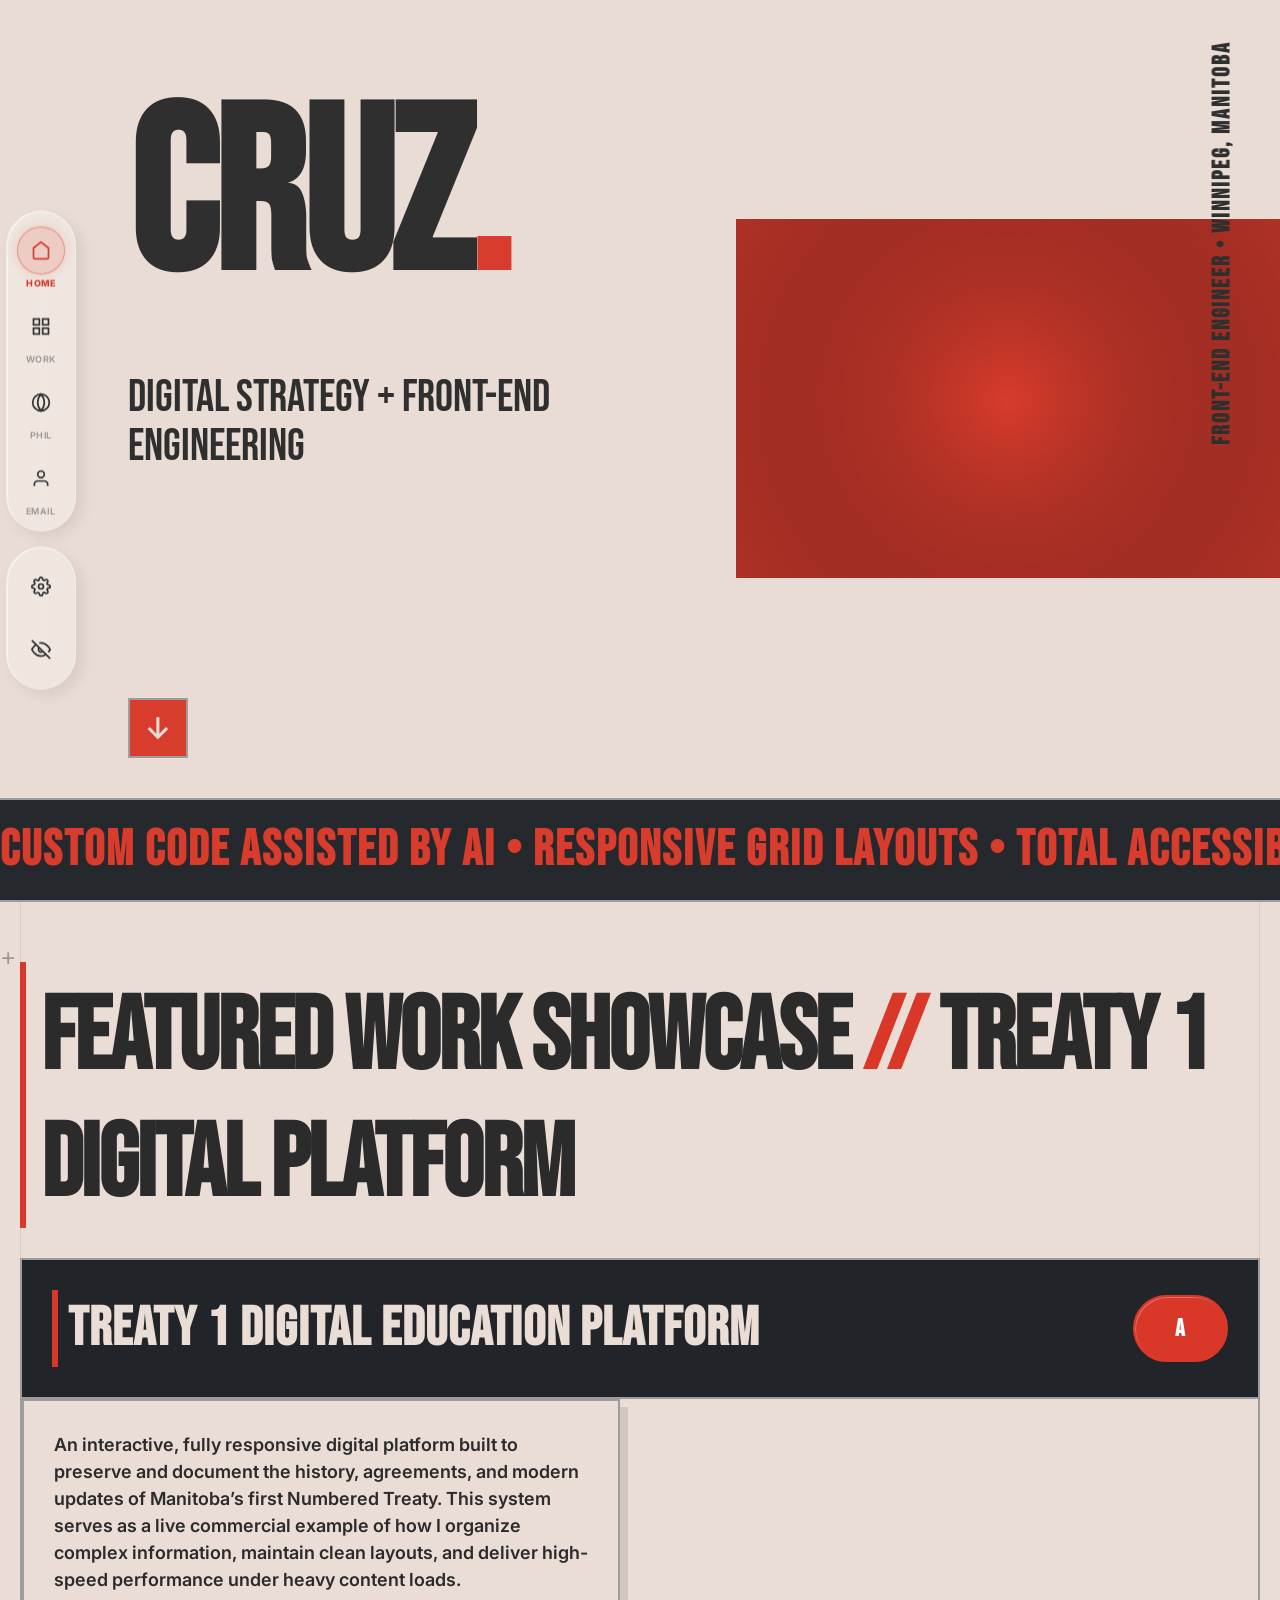
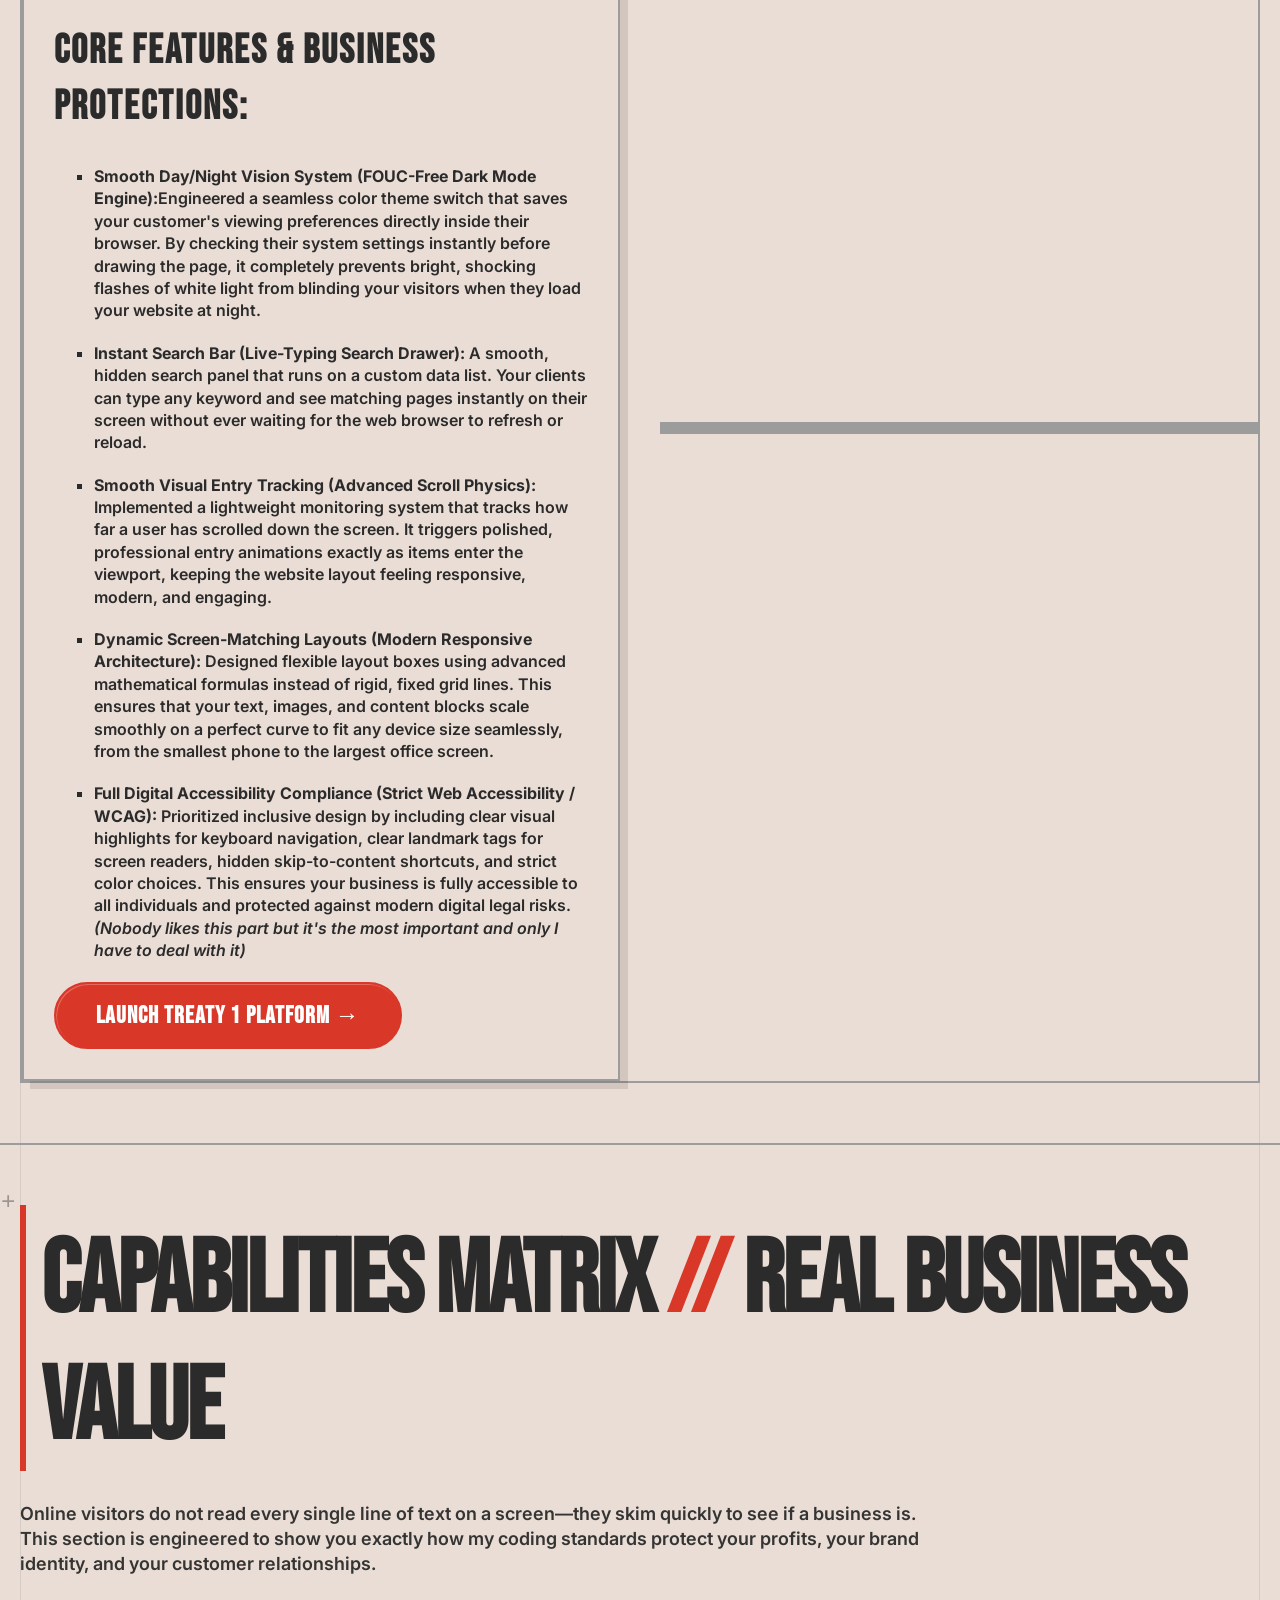
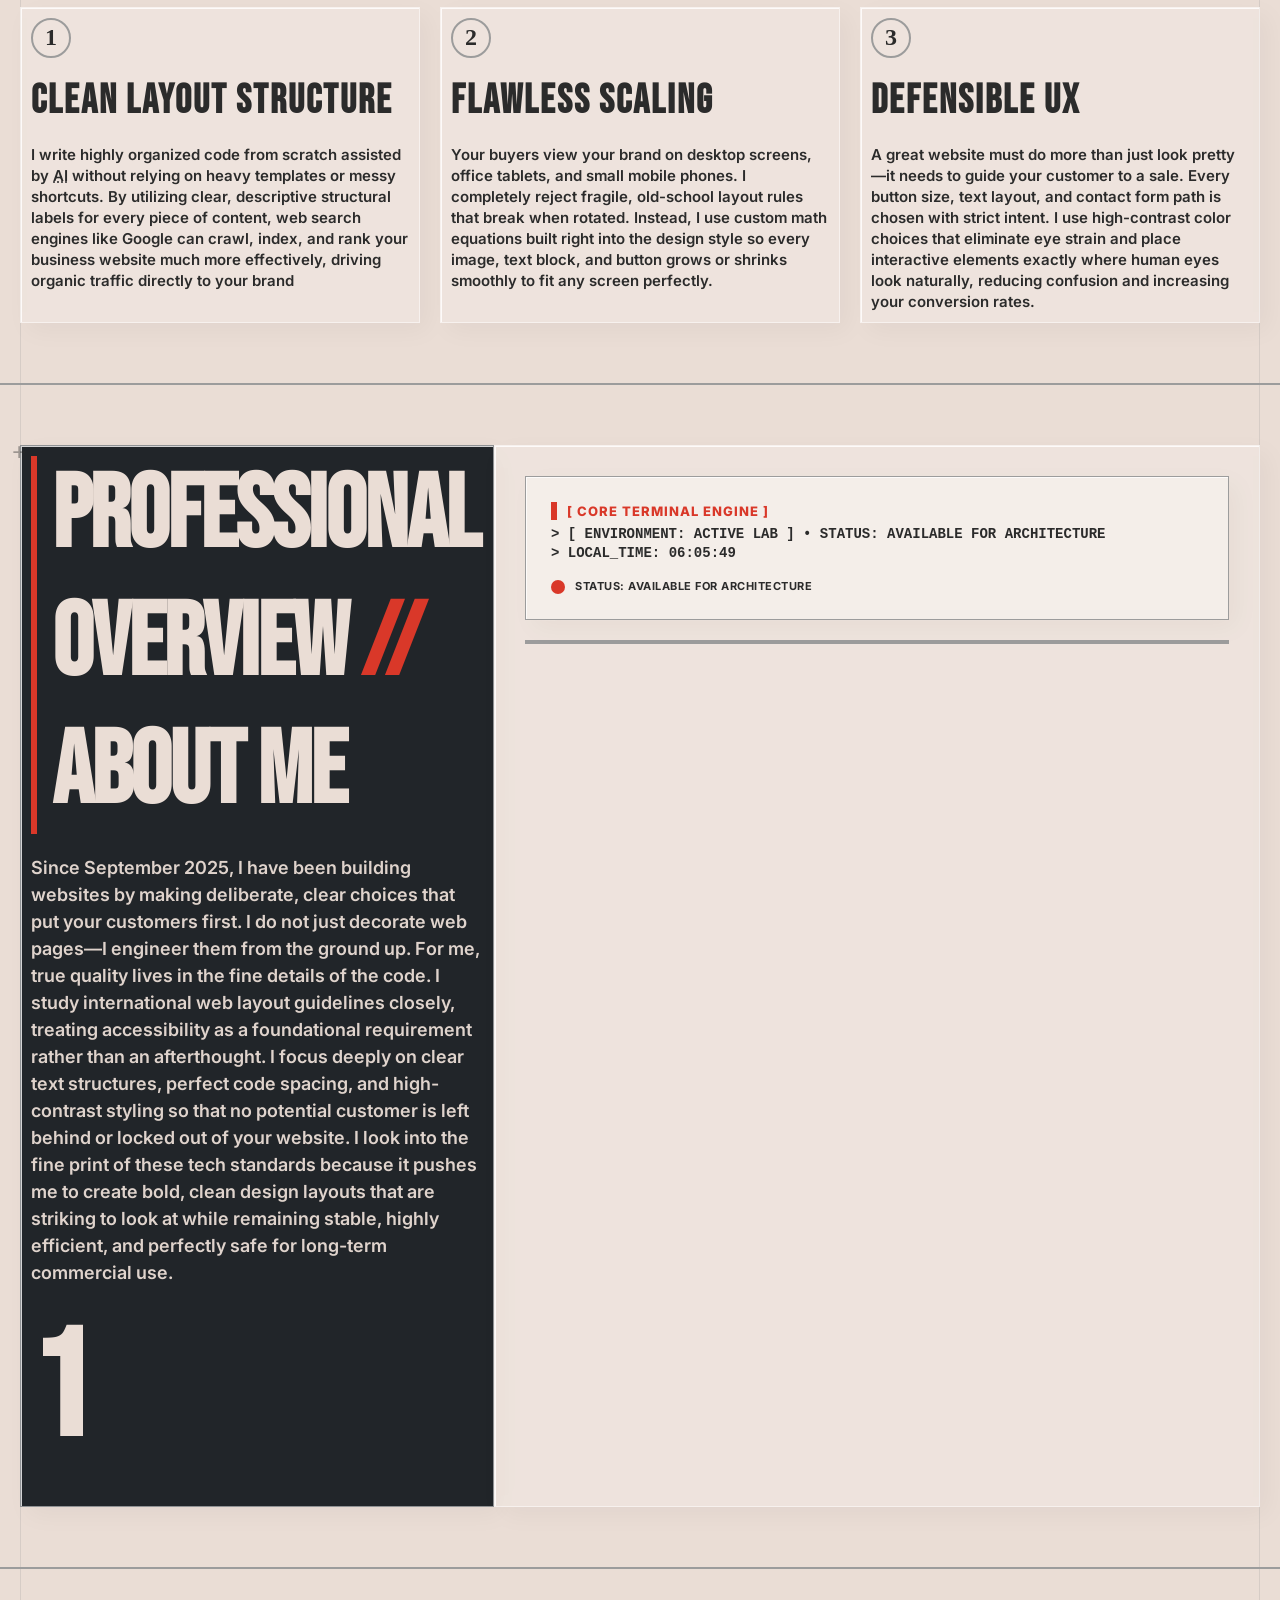
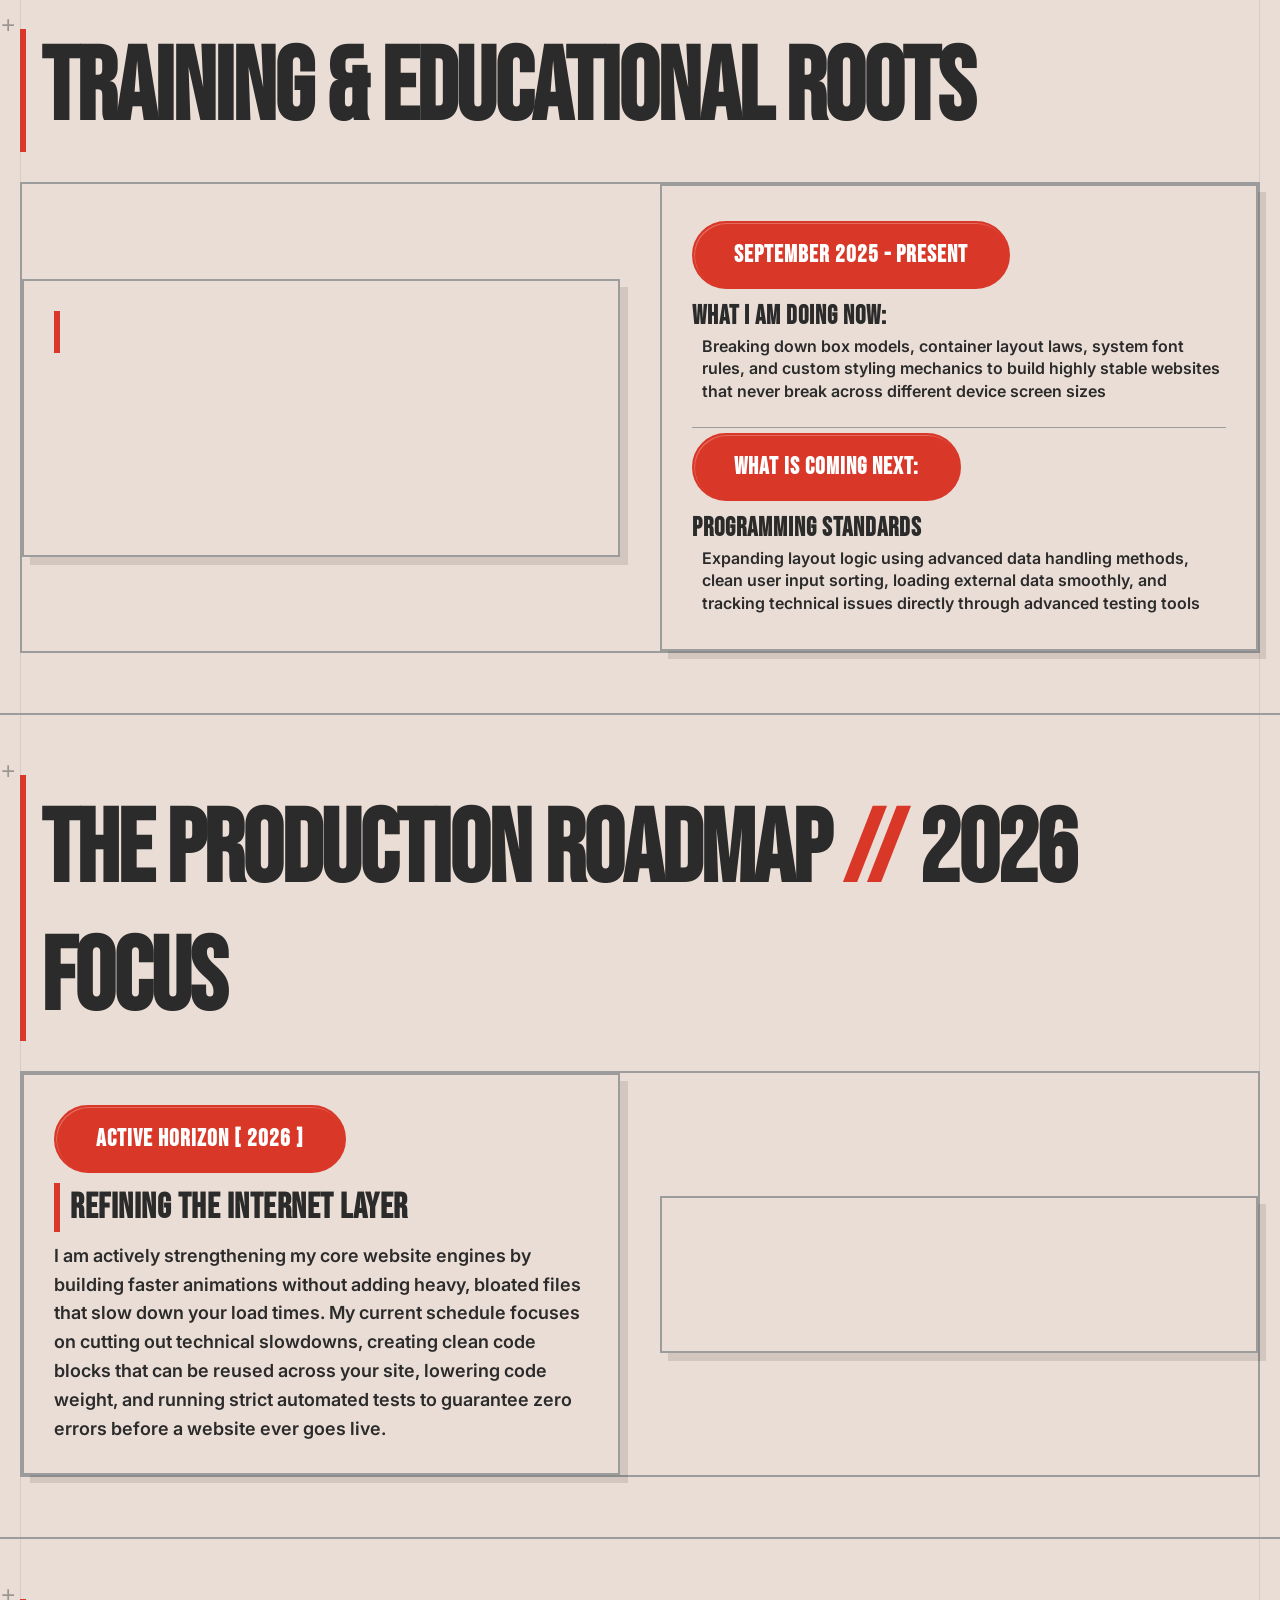
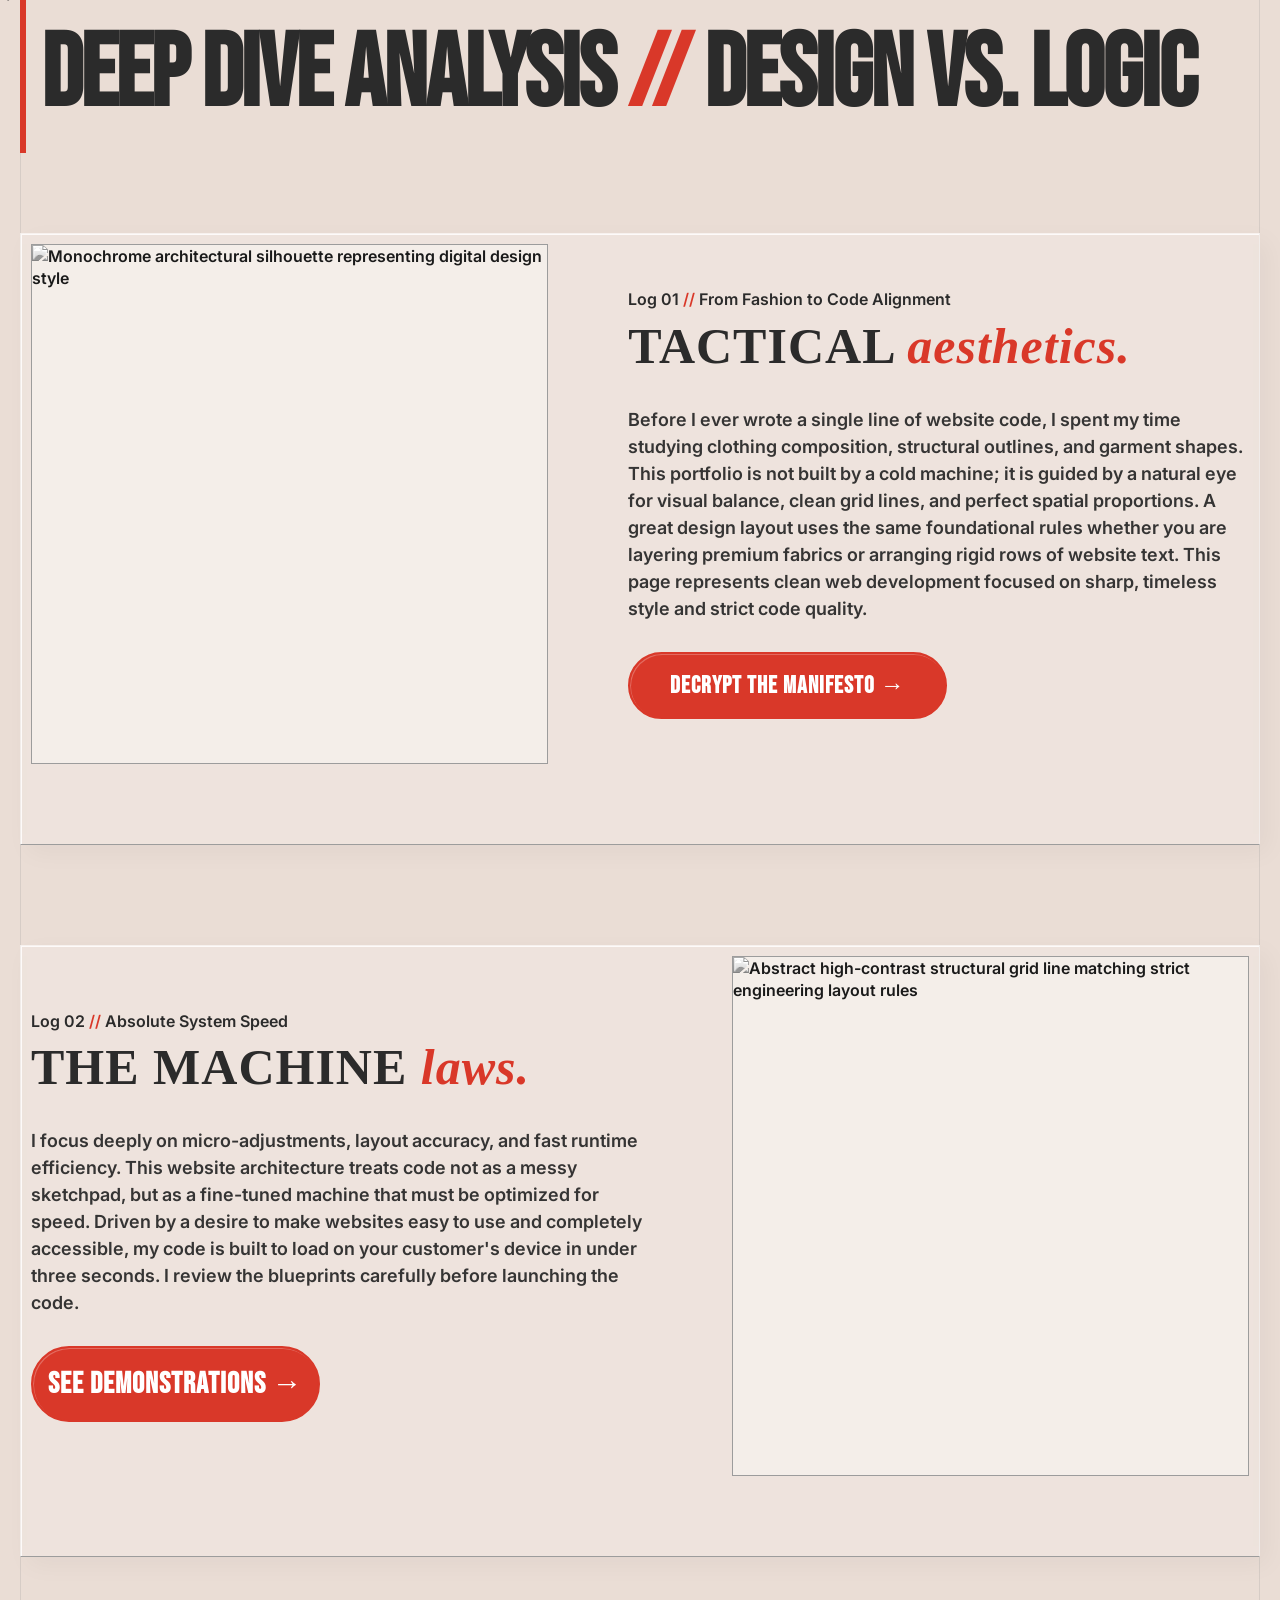
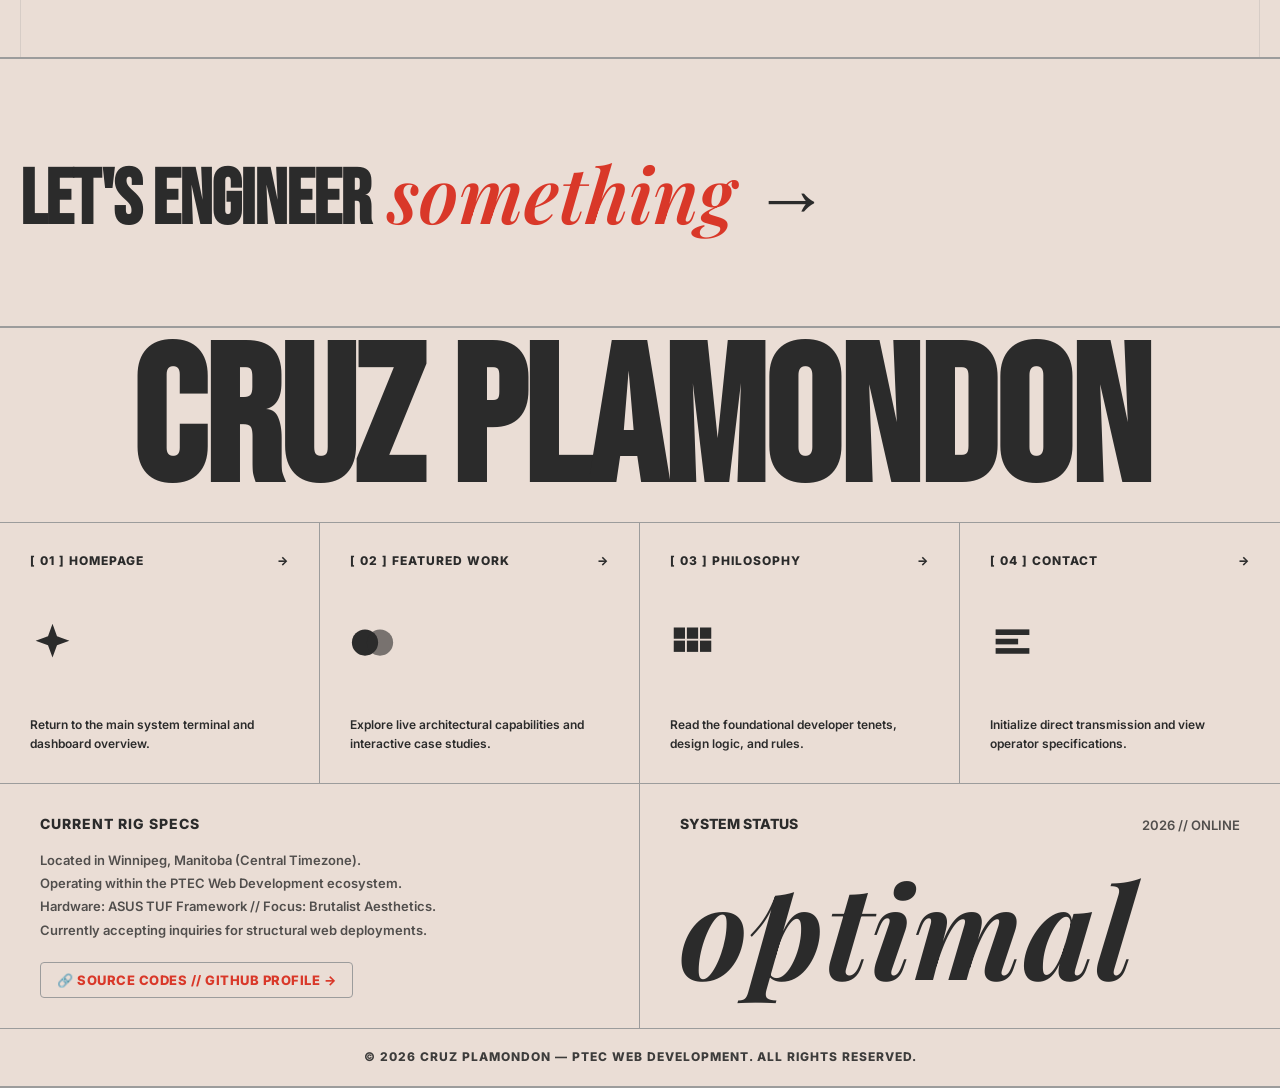
==== index.html @ a13745da "opening" ====
<!doctype html>
<html lang="en">
  <head>
    <meta charset="UTF-8" />
    <meta name="viewport" content="width=device-width, initial-scale=1.0" />
    <title>Cruz Plamondon | Portfolio</title>

    <link rel="preconnect" href="https://fonts.googleapis.com" />
    <link rel="preconnect" href="https://fonts.gstatic.com" crossorigin />
    <link
      href="https://fonts.googleapis.com/css2?family=Bebas+Neue&family=Inter:wght@400;600;800&family=Playfair+Display:ital@1&display=swap"
      rel="stylesheet" />

    <link rel="stylesheet" href="stylesheets/main.css" />

    <style>
      /* =====================================================================
         GRADE 9 EXPLANATION: INDEX.HTML INTERNAL STYLES & HIERARCHY
         We put these here so they only affect the homepage. 
         We've massively increased the H1, created huge contrast between 
         H2, H3, and H4, and made the text boxes solid so the text is 100% readable!
      ===================================================================== */

      /* 1. MASSIVE HERO H1 OVERRIDE */
      .hero-title-index {
        /* Pushed from 25rem to 30rem max. It is now absolutely massive. */
        font-size: clamp(15rem, 18vw, 30rem) !important;
        line-height: 0.8;
        letter-spacing: -4px;
      }

      /* 2. EXTREME HEADING CONTRAST HIERARCHY */
      .section-title {
        font-size: clamp(6rem, 8vw, 11rem) !important; /* Huge H2 */
        letter-spacing: -2px;
      }

      .card-header h3 {
        font-size: clamp(3rem, 4.5vw, 5.5rem) !important; /* Medium H3 */
        margin: 0;
      }

      /* 3. FIX: TRANSPARENT BOXES BLEEDING TEXT */
      /* Forces the text boxes in the featured work section to have a solid background */
      .grid-split .padding-box {
        background-color: var(
          --bg-primary
        ) !important; /* Solid opaque background */
        border: var(--border-thick) !important;
        box-shadow: 8px 8px 0px rgba(0, 0, 0, 0.1) !important; /* Adds depth so it pops off the background */
        z-index: 5;
        position: relative;
      }
      html.dark-mode .grid-split .padding-box {
        background-color: var(
          --bg-inverse
        ) !important; /* Solid dark background */
        box-shadow: 8px 8px 0px rgba(0, 0, 0, 0.5) !important;
      }

      /* 4. FEATURED SHOWCASE STACK ARCHITECTURE */
      /* Handles the vertical compression, custom scanlines, and unblurred brutalist depth. */
      .project-image-stack {
        display: flex;
        flex-direction: column;
        width: 100%;
        justify-self: space-between;
      }

      .project-image-frame {
        width: 100%;
        max-width: 100%;
        height: auto;
        min-height: auto;
        background-color: var(--bg-inverse);
        display: block;
        position: relative;
        overflow: hidden;
        border: var(--border-thick);
        transition:
          transform var(--speed-fast) var(--curve-brutal),
          box-shadow var(--speed-fast) var(--curve-brutal);
      }

      /* Structural CRT Scanline Overlay applied to each stacked viewport element */
      .project-image-frame::after {
        content: "";
        position: absolute;
        top: 0;
        left: 0;
        width: 100%;
        height: 100%;
        background: linear-gradient(
          to bottom,
          rgba(255, 255, 255, 0),
          rgba(255, 255, 255, 0) 50%,
          rgba(0, 0, 0, 0.12) 50%,
          rgba(0, 0, 0, 0.12)
        );
        background-size: 100% 4px;
        pointer-events: none;
        z-index: 2;
      }

      .project-img {
        width: 100%;
        height: auto;
        max-width: 100%;
        display: block;
        object-fit: cover;
        filter: grayscale(100%) contrast(125%);
        position: relative;
        z-index: 1;
      }

      /* TACTICAL HOVER DELAY PURGE */
      .project-image-frame:hover {
        transition: linear 0.3s;
        transform: translate3d(-6px, -6px, 0) !important;
        box-shadow: 6px 6px 0px 0px var(--accent-color) !important;
        transition-delay: 0s !important; /* Intercepts the scroll animation delay leak */
      }

      /* 5. MISSING TYPOGRAPHY HOOKS (previously unstyled) */
      .status-label {
        font-family: "Inter", sans-serif;
        font-size: 1.1rem;
        font-weight: 700;
        letter-spacing: 0.5px;
        text-transform: uppercase;
        margin: 0;
      }

      .project-intro {
        font-size: 1.8rem;
        line-height: 1.5;
        opacity: 0.95;
      }

      .academy-title {
        font-family: "Bebas Neue", serif;
        font-size: 3rem;
        letter-spacing: 0.5px;
        margin-bottom: 1rem;
      }

      .roadmap-heading {
        font-family: "Bebas Neue", serif;
        font-size: 3.5rem;
        letter-spacing: 0.5px;
        margin: 1rem 0;
      }

      .roadmap-text {
        font-size: 1.8rem;
        line-height: 1.6;
        opacity: 0.9;
      }

      .roadmap-quote {
        font-family: "Playfair Display", Georgia, serif;
        font-style: italic;
        font-size: 2.2rem;
        line-height: 1.4;
        margin: 0;
      }
    </style>

    <script>
      if (localStorage.getItem("system-theme") === "dark") {
        document.documentElement.classList.add("dark-mode");
      }
    </script>
  </head>

  <body>
    <a href="#main-content" class="skip-link">Skip to Content</a>

    <div id="intro-screen" class="intro-screen" aria-hidden="true">
      <div class="intro-code-wrapper">
        <div class="intro-code-rain">
          <span>
            > const DOM = new SystemRenderer();<span class="line-break"></span>
            > sys.init({ strict: true, sync: false });<span
              class="line-break"></span>
            > memory.heap.allocate(1024);<span class="line-break"></span> >
            function bypassLatency() { return true; }<span
              class="line-break"></span>
            > observer.watch(matrix);<span class="line-break"></span> >
            load.execute();<span class="line-break"></span> > status: VRAM
            OPTIMIZED.<span class="line-break"></span>
          </span>
          <span>
            > const DOM = new SystemRenderer();<span class="line-break"></span>
            > sys.init({ strict: true, sync: false });<span
              class="line-break"></span>
            > memory.heap.allocate(1024);<span class="line-break"></span> >
            function bypassLatency() { return true; }<span
              class="line-break"></span>
            > observer.watch(matrix);<span class="line-break"></span> >
            load.execute();<span class="line-break"></span> > status: VRAM
            OPTIMIZED.<span class="line-break"></span>
          </span>
        </div>
      </div>

      <div class="intro-logo">CRUZ<span class="accent-dot">.</span></div>
    </div>

    <div id="progress-bar"></div>

    <!-- START: DUAL-CLUSTER GLASS PILL NAVIGATION -->
    <nav class="nav-glass-pill" id="main-nav-pill" aria-label="Main Navigation">
      <div class="nav-pill-list" id="nav-pill-list">
        <div class="nav-lens" id="nav-lens" aria-hidden="true"></div>

        <!-- PRIMARY NAVIGATION CLUSTER -->
        <ul class="nav-cluster primary-cluster">
          <li class="nav-item is-active">
            <a href="index.html" class="nav-icon" aria-label="Homepage">
              <svg
                viewBox="0 0 24 24"
                fill="none"
                stroke="currentColor"
                stroke-width="2">
                <path d="M3 9l9-7 9 7v11a2 2 0 0 1-2 2H5a2 2 0 0 1-2-2z"></path>
              </svg>
            </a>
            <span class="nav-label">HOME</span>
          </li>

          <li class="nav-item">
            <a href="work.html" class="nav-icon" aria-label="Featured Work">
              <svg
                viewBox="0 0 24 24"
                fill="none"
                stroke="currentColor"
                stroke-width="2">
                <rect x="3" y="3" width="7" height="7"></rect>
                <rect x="14" y="3" width="7" height="7"></rect>
                <rect x="14" y="14" width="7" height="7"></rect>
                <rect x="3" y="14" width="7" height="7"></rect>
              </svg>
            </a>
            <span class="nav-label">WORK</span>
            <div class="glass-flyout edge-align-left">
              <span class="flyout-title">FEATURED WORK</span>
              <a href="index.html#featured-work">Treaty 1 Architecture</a>
              <a href="index.html#about">Capabilities Matrix</a>
              <a href="work.html">Interactive Laboratory</a>
            </div>
          </li>

          <li class="nav-item">
            <a
              href="philosophy.html"
              class="nav-icon"
              aria-label="Developer Philosophy">
              <svg
                viewBox="0 0 24 24"
                fill="none"
                stroke="currentColor"
                stroke-width="2">
                <circle cx="12" cy="12" r="10"></circle>
                <path
                  d="M12 2a15.3 15.3 0 0 1 4 10 15.3 15.3 0 0 1-4 10 15.3 15.3 0 0 1-4-10 15.3 15.3 0 0 1 4-10z"></path>
              </svg>
            </a>
            <span class="nav-label">PHIL</span>
            <div class="glass-flyout">
              <span class="flyout-title">PHILOSOPHY</span>
              <a href="philosophy.html#tenets">The War on Load</a>
              <a href="philosophy.html#tenets">First Eye Psychology</a>
              <a href="philosophy.html#tenets">Chameleon Aesthetic</a>
            </div>
          </li>

          <li class="nav-item">
            <a
              href="contact.html"
              class="nav-icon"
              aria-label="Contact Operator">
              <svg
                viewBox="0 0 24 24"
                fill="none"
                stroke="currentColor"
                stroke-width="2">
                <path d="M20 21v-2a4 4 0 0 0-4-4H8a4 4 0 0 0-4 4v2"></path>
                <circle cx="12" cy="7" r="4"></circle>
              </svg>
            </a>
            <span class="nav-label">EMAIL</span>
            <div class="glass-flyout">
              <span class="flyout-title">EMAIL & CONTACT</span>
              <a href="contact.html">Direct message</a>
              <a href="contact.html#personal-specs">Operator profile</a>
              <a href="https://github.com/cruz-in" target="_blank"
                >GitHub Repository</a
              >
            </div>
          </li>
        </ul>

        <!-- SYSTEM CONTROLS CLUSTER -->
        <ul class="nav-cluster system-cluster">
          <li class="nav-item">
            <button class="nav-icon" aria-label="System Settings">
              <svg
                viewBox="0 0 24 24"
                fill="none"
                stroke="currentColor"
                stroke-width="2">
                <circle cx="12" cy="12" r="3"></circle>
                <path
                  d="M19.4 15a1.65 1.65 0 0 0 .33 1.82l.06.06a2 2 0 0 1 0 2.83 2 2 0 0 1-2.83 0l-.06-.06a1.65 1.65 0 0 0-1.82-.33 1.65 1.65 0 0 0-1 1.51V21a2 2 0 0 1-2 2 2 2 0 0 1-2-2v-.09A1.65 1.65 0 0 0 9 19.4a1.65 1.65 0 0 0-1.82.33l-.06.06a2 2 0 0 1-2.83 0 2 2 0 0 1 0-2.83l.06-.06a1.65 1.65 0 0 0 .33-1.82 1.65 1.65 0 0 0-1.51-1H3a2 2 0 0 1-2-2 2 2 0 0 1 2-2h.09A1.65 1.65 0 0 0 4.6 9a1.65 1.65 0 0 0-.33-1.82l-.06-.06a2 2 0 0 1 0-2.83 2 2 0 0 1 2.83 0l.06.06a1.65 1.65 0 0 0 1.82.33H9a1.65 1.65 0 0 0 1-1.51V3a2 2 0 0 1 2-2 2 2 0 0 1 2 2v.09a1.65 1.65 0 0 0 1 1.51 1.65 1.65 0 0 0 1.82-.33l.06-.06a2 2 0 0 1 2.83 0 2 2 0 0 1 0 2.83l-.06.06a1.65 1.65 0 0 0-.33 1.82V9a1.65 1.65 0 0 0 1.51 1H21a2 2 0 0 1 2 2 2 2 0 0 1-2 2h-.09a1.65 1.65 0 0 0-1.51 1z"></path>
              </svg>
            </button>
            <div class="glass-flyout edge-align-right">
              <span class="flyout-title">SYSTEM SETTINGS</span>

              <button
                class="composite-search-btn interactive-button-action"
                aria-label="Open Search">
                <div class="search-glass-puck">
                  <svg
                    viewBox="0 0 24 24"
                    fill="none"
                    stroke="currentColor"
                    stroke-width="2.5">
                    <circle cx="11" cy="11" r="8"></circle>
                    <line x1="21" y1="21" x2="16.65" y2="16.65"></line>
                  </svg>
                </div>
                <div class="search-solid-pill">SEARCH PLATFORM</div>
              </button>

              <div class="glass-toggle-wrapper margin-top-1">
                <input
                  type="checkbox"
                  id="theme-switch"
                  class="theme-switch-input"
                  aria-label="Toggle Dark Mode" />
                <label for="theme-switch" class="glass-toggle-label">
                  <span class="glass-toggle-knob">
                    <svg
                      class="toggle-sun"
                      viewBox="0 0 24 24"
                      fill="none"
                      stroke="currentColor"
                      stroke-width="2">
                      <circle cx="12" cy="12" r="5"></circle>
                      <line x1="12" y1="1" x2="12" y2="3"></line>
                      <line x1="12" y1="21" x2="12" y2="23"></line>
                      <line x1="4.22" y1="4.22" x2="5.64" y2="5.64"></line>
                      <line x1="18.36" y1="18.36" x2="19.78" y2="19.78"></line>
                      <line x1="1" y1="12" x2="3" y2="12"></line>
                      <line x1="21" y1="12" x2="23" y2="12"></line>
                      <line x1="4.22" y1="19.78" x2="5.64" y2="18.36"></line>
                      <line x1="18.36" y1="5.64" x2="19.78" y2="4.22"></line>
                    </svg>
                    <svg
                      class="toggle-moon"
                      viewBox="0 0 24 24"
                      fill="none"
                      stroke="currentColor"
                      stroke-width="2">
                      <path
                        d="M21 12.79A9 9 0 1 1 11.21 3 7 7 0 0 0 21 12.79z"></path>
                    </svg>
                  </span>
                </label>
                <span class="toggle-label-text">DARK MODE</span>
              </div>

              <div class="glass-toggle-wrapper margin-top-1">
                <input
                  type="checkbox"
                  id="audio-switch"
                  class="audio-switch-input theme-switch-input"
                  aria-label="Toggle System Audio Mute" />
                <label for="audio-switch" class="glass-toggle-label">
                  <span class="glass-toggle-knob">
                    <svg
                      class="toggle-audio-on"
                      viewBox="0 0 24 24"
                      fill="none"
                      stroke="currentColor"
                      stroke-width="2">
                      <polygon
                        points="11 5 6 9 2 9 2 15 6 15 11 19 11 5"></polygon>
                      <path
                        d="M19.07 4.93a10 10 0 0 1 0 14.14M15.54 8.46a5 5 0 0 1 0 7.07"></path>
                    </svg>
                    <svg
                      class="toggle-audio-off"
                      viewBox="0 0 24 24"
                      fill="none"
                      stroke="currentColor"
                      stroke-width="2">
                      <polygon
                        points="11 5 6 9 2 9 2 15 6 15 11 19 11 5"></polygon>
                      <line x1="23" y1="9" x2="17" y2="15"></line>
                      <line x1="17" y1="9" x2="23" y2="15"></line>
                    </svg>
                  </span>
                </label>
                <span class="toggle-label-text">MUTE AUDIO</span>
              </div>
            </div>
          </li>

          <li class="nav-item">
            <button
              id="stealth-toggle-btn"
              class="nav-icon"
              aria-label="Hide UI">
              <svg
                class="icon-eye-off"
                viewBox="0 0 24 24"
                fill="none"
                stroke="currentColor"
                stroke-width="2">
                <path
                  d="M17.94 17.94A10.07 10.07 0 0 1 12 20c-7 0-11-8-11-8a18.45 18.45 0 0 1 5.06-5.94M9.9 4.24A9.12 9.12 0 0 1 12 4c7 0 11 8 11 8a18.5 18.5 0 0 1-2.16 3.19m-6.72-1.07a3 3 0 1 1-4.24-4.24"></path>
                <line x1="1" y1="1" x2="23" y2="23"></line>
              </svg>
              <svg
                class="icon-eye"
                viewBox="0 0 24 24"
                fill="none"
                stroke="currentColor"
                stroke-width="2"
                style="display: none">
                <path d="M1 12s4-8 11-8 11 8 11 8-4 8-11 8-11-8-11-8z"></path>
                <circle cx="12" cy="12" r="3"></circle>
              </svg>
            </button>
          </li>
        </ul>
      </div>
    </nav>

    <div class="drawer-overlay" aria-hidden="true"></div>
    <section class="drawer-panel" aria-hidden="true">
      <div class="drawer-header">
        <form class="drawer-form">
          <label for="drawer-search-input" class="sr-only">Search</label>
          <input
            type="text"
            id="drawer-search-input"
            placeholder="SEARCH PORTFOLIO..."
            autocomplete="off"
            disabled />
        </form>
      </div>
      <section class="drawer-content">
        <h4>QUICK LINKS</h4>
        <ul class="drawer-results"></ul>
      </section>
    </section>

    <main id="main-content">
      <section class="hero-section border-bottom">
        <div class="hero-left">
          <section>
            <h1 class="hero-display margin-zero hero-title-index">
              cruz<span class="accent-dot">.</span>
            </h1>
            <p class="hero-subtitle">
              DIGITAL STRATEGY + FRONT-END ENGINEERING
            </p>
          </section>
          <div class="scroll-wrapper">
            <a
              href="#featured-work"
              class="btn-scroll"
              aria-label="Scroll down to Featured Work section"
              >&darr;</a
            >
          </div>
        </div>

        <div class="hero-right">
          <canvas id="fluid-hero" class="color-block-accent"></canvas>
          <img
            src="images/landing-image.png"
            alt="Cruz Plamondon Portrait"
            class="hero-image"
            onerror="this.style.display = 'none'" />
          <div class="text-vertical-badge">
            FRONT-END ENGINEER &bull; WINNIPEG, MANITOBA
          </div>
        </div>
      </section>

      <section
        class="marquee-container border-bottom card-dark"
        aria-hidden="true">
        <div class="marquee-content">
          <span
            >CUSTOM CODE ASSISTED BY AI &bull; RESPONSIVE GRID LAYOUTS &bull;
            TOTAL ACCESSIBILITY COMPLIANCE &bull; DYNAMIC TEXT SCALING &bull;
            LIVE INTERACTION ENGINES &bull;&nbsp;</span
          >
          <span aria-hidden="true"
            >CUSTOM CODE ASSISTED BY AI &bull; RESPONSIVE GRID LAYOUTS &bull;
            TOTAL ACCESSIBILITY COMPLIANCE &bull; DYNAMIC TEXT SCALING &bull;
            LIVE INTERACTION ENGINES &bull;&nbsp;</span
          >
        </div>
      </section>

      <section
        id="featured-work"
        class="container border-bottom section-padding">
        <h2 class="section-title">
          Featured Work Showcase <span class="accent-dot">//</span> Treaty 1
          Digital Platform
        </h2>
        <div class="top-margin">
          <div class="border-box">
            <section
              class="card-header border-bottom padding-box card-dark flex-row-justify">
              <h3>TREATY 1 DIGITAL EDUCATION PLATFORM</h3>
              <span class="badge badge-light">A</span>
            </section>

            <div class="grid-split">
              <section class="padding-box">
                <p class="project-intro">
                  An interactive, fully responsive digital platform built to
                  preserve and document the history, agreements, and modern
                  updates of Manitoba’s first Numbered Treaty. This system
                  serves as a live commercial example of how I organize complex
                  information, maintain clean layouts, and deliver high-speed
                  performance under heavy content loads.
                </p>
                <h4 class="project-features-title top-margin">
                  Core Features & Business Protections:
                </h4>
                <ul class="list-brutalist top-margin">
                  <li class="list-brutalist">
                    <strong
                      >Smooth Day/Night Vision System (FOUC-Free Dark Mode
                      Engine):</strong
                    >Engineered a seamless color theme switch that saves your
                    customer's viewing preferences directly inside their
                    browser. By checking their system settings instantly before
                    drawing the page, it completely prevents bright, shocking
                    flashes of white light from blinding your visitors when they
                    load your website at night.
                  </li>
                  <li class="list-brutalist">
                    <strong
                      >Instant Search Bar (Live-Typing Search Drawer):
                    </strong>
                    A smooth, hidden search panel that runs on a custom data
                    list. Your clients can type any keyword and see matching
                    pages instantly on their screen without ever waiting for the
                    web browser to refresh or reload.
                  </li>
                  <li class="list-brutalist">
                    <strong
                      >Smooth Visual Entry Tracking (Advanced Scroll Physics):
                    </strong>
                    Implemented a lightweight monitoring system that tracks how
                    far a user has scrolled down the screen. It triggers
                    polished, professional entry animations exactly as items
                    enter the viewport, keeping the website layout feeling
                    responsive, modern, and engaging.
                  </li>
                  <li class="list-brutalist">
                    <strong
                      >Dynamic Screen-Matching Layouts (Modern Responsive
                      Architecture):
                    </strong>
                    Designed flexible layout boxes using advanced mathematical
                    formulas instead of rigid, fixed grid lines. This ensures
                    that your text, images, and content blocks scale smoothly on
                    a perfect curve to fit any device size seamlessly, from the
                    smallest phone to the largest office screen.
                  </li>
                  <li class="list-brutalist">
                    <strong
                      >Full Digital Accessibility Compliance (Strict Web
                      Accessibility / WCAG):
                    </strong>
                    Prioritized inclusive design by including clear visual
                    highlights for keyboard navigation, clear landmark tags for
                    screen readers, hidden skip-to-content shortcuts, and strict
                    color choices. This ensures your business is fully
                    accessible to all individuals and protected against modern
                    digital legal risks.
                    <span class="line-break"></span>
                    <i>
                      (Nobody likes this part but it's the most important and
                      only I have to deal with it)
                    </i>
                  </li>
                </ul>

                <div class="top-2rem">
                  <a
                    href="https://cruz-in.github.io/treaty-one-project/"
                    target="_blank"
                    rel="noopener noreferrer"
                    class="badge badge-accent no-underline">
                    LAUNCH TREATY 1 PLATFORM &rarr;
                  </a>
                </div>
              </section>

              <div class="project-image-stack">
                <div class="project-image-frame">
                  <img
                    src="images/preview-card-homepage.png"
                    alt="Treaty 1 Project Preview - Digital Education Dashboard View"
                    class="project-img"
                    onerror="this.style.display = 'none'"
                    loading="lazy" />
                </div>

                <div class="project-image-frame">
                  <img
                    src="images/preview-card-history.png"
                    alt="Treaty 1 Project Preview - The Negotiations of 1871 Module View"
                    class="project-img"
                    onerror="this.style.display = 'none'"
                    loading="lazy" />
                </div>

                <div class="project-image-frame bottom-2-5rem">
                  <img
                    src="images/preview-card-modern.png"
                    alt="Treaty 1 Project Preview - Modern Implementation and Urban Reserves View"
                    class="project-img"
                    onerror="this.style.display = 'none'"
                    loading="lazy" />
                </div>
              </div>
            </div>
          </div>
        </div>
      </section>

      <section class="container border-bottom section-padding">
        <h2 class="section-title">
          Capabilities Matrix <span class="accent-dot">//</span> Real Business
          Value
        </h2>

        <section class="project-intro top-margin margin-bottom">
          <p>
            Online visitors do not read every single line of text on a
            screen—they skim quickly to see if a business is.<span
              class="line-break"></span>
            This section is engineered to show you exactly how my coding
            standards protect your profits, your brand<span
              class="line-break"></span>
            identity, and your customer relationships.
          </p>
        </section>
        <div class="grid-numbered top-margin">
          <section class="number-card card">
            <div class="circle-num" aria-hidden="true">1</div>
            <h4 class="project-features-title">Clean Layout Structure</h4>
            <p class="capability-text">
              I write highly organized code from scratch assisted by
              <abbr title="Artificial Intelligence">AI</abbr> without relying on
              heavy templates or messy shortcuts. By utilizing clear,
              descriptive structural labels for every piece of content, web
              search engines like Google can crawl, index, and rank your
              business website much more effectively, driving organic traffic
              directly to your brand
            </p>
          </section>
          <section class="number-card card">
            <div class="circle-num" aria-hidden="true">2</div>
            <h4 class="project-features-title">Flawless Scaling</h4>
            <p class="capability-text">
              Your buyers view your brand on desktop screens, office tablets,
              and small mobile phones. I completely reject fragile, old-school
              layout rules that break when rotated. Instead, I use custom math
              equations built right into the design style so every image, text
              block, and button grows or shrinks smoothly to fit any screen
              perfectly.
            </p>
          </section>
          <section class="number-card card">
            <div class="circle-num" aria-hidden="true">3</div>
            <h4 class="project-features-title">Defensible UX</h4>
            <p class="capability-text">
              A great website must do more than just look pretty—it needs to
              guide your customer to a sale. Every button size, text layout, and
              contact form path is chosen with strict intent. I use
              high-contrast color choices that eliminate eye strain and place
              interactive elements exactly where human eyes look naturally,
              reducing confusion and increasing your conversion rates.
            </p>
          </section>
        </div>
      </section>

      <section
        id="about"
        class="container border-bottom section-padding grid-bento">
        <section class="card card-dark flex-column-justify">
          <h2 class="section-title">
            Professional Overview <span class="accent-dot">//</span> About Me
          </h2>
          <p class="body-large">
            Since September 2025, I have been building websites by making
            deliberate, clear choices that put your customers first. I do not
            just decorate web pages—I engineer them from the ground up. For me,
            true quality lives in the fine details of the code. I study
            international web layout guidelines closely, treating accessibility
            as a foundational requirement rather than an afterthought. I focus
            deeply on clear text structures, perfect code spacing, and
            high-contrast styling so that no potential customer is left behind
            or locked out of your website. I look into the fine print of these
            tech standards because it pushes me to create bold, clean design
            layouts that are striking to look at while remaining stable, highly
            efficient, and perfectly safe for long-term commercial use.
          </p>
          <span class="text-giant-num" aria-hidden="true">1</span>
        </section>

        <div class="card padding-box flex-column-justify">
          <section class="terminal-engine">
            <h3 class="terminal-title">[ CORE TERMINAL ENGINE ]</h3>
            <div class="terminal-screen">
              <span class="block-span"
                >&gt; [ ENVIRONMENT: ACTIVE LAB ] &bull; STATUS: AVAILABLE FOR
                ARCHITECTURE</span
              >
              <span class="block-span"
                >&gt; LOCAL_TIME:
                <strong id="terminal-clock-static">00:00:00 AM</strong></span
              >
            </div>

            <div class="terminal-status-row">
              <div class="pulse-indicator"></div>
              <p class="status-label">STATUS: AVAILABLE FOR ARCHITECTURE</p>
            </div>
          </section>

          <div class="gallery-split-grid">
            <img
              src="images/about-me.jpg"
              alt="Cruz Plamondon Profile"
              onerror="this.style.display = 'none'"
              loading="lazy" />
            <img
              src="images/winnipeg.jpg"
              alt="Winnipeg Landscape"
              onerror="this.style.display = 'none'"
              loading="lazy" />
          </div>
        </div>
      </section>

      <section class="container border-bottom section-padding">
        <h2 class="section-title">Training & Educational Roots</h2>
        <div class="grid-split top-margin border-box">
          <section class="padding-box card-dark">
            <h3 class="academy-title">The Academic Engine:</h3>
            <p class="body-large top-1rem">
              Enrolled as a Grade 9 student in the specialized PTEC program
              (Pembina Trails Early College). My training completely bypasses
              basic, generic web design drag-and-drop builders. Instead, I study
              the actual mechanics of software production, treating the web
              browser as a professional engineering platform.
            </p>
          </section>

          <div class="padding-box layout-stack">
            <section class="academy-node">
              <span class="badge badge-inverse">SEPTEMBER 2025 - PRESENT</span>
              <h4 class="academy-subheading">What I am Doing Now:</h4>
              <p class="academy-body">
                Breaking down box models, container layout laws, system font
                rules, and custom styling mechanics to build highly stable
                websites that never break across different device screen sizes
              </p>
            </section>
            <section class="academy-node border-top-thin">
              <span class="badge badge-inverse">What is Coming Next:</span>
              <h4 class="academy-subheading">PROGRAMMING STANDARDS</h4>
              <p class="academy-body">
                Expanding layout logic using advanced data handling methods,
                clean user input sorting, loading external data smoothly, and
                tracking technical issues directly through advanced testing
                tools
              </p>
            </section>
          </div>
        </div>
      </section>

      <section class="container section-padding">
        <h2 class="section-title">
          The Production Roadmap <span class="accent-dot">//</span> 2026 Focus
        </h2>
        <div class="grid-split top-margin border-box">
          <section class="padding-box">
            <span class="badge badge-accent">ACTIVE HORIZON [ 2026 ]</span>
            <h3 class="roadmap-heading">REFINING THE INTERNET LAYER</h3>
            <p class="roadmap-text">
              I am actively strengthening my core website engines by building
              faster animations without adding heavy, bloated files that slow
              down your load times. My current schedule focuses on cutting out
              technical slowdowns, creating clean code blocks that can be reused
              across your site, lowering code weight, and running strict
              automated tests to guarantee zero errors before a website ever
              goes live.
            </p>
          </section>
          <section class="padding-box card-dark flex-column-justify">
            <blockquote class="roadmap-quote">
              "THE ARCHITECTURE HOLDS WHEN THE CODE REMOVED WEIGHS MORE THAN THE
              CODE ADDED."
            </blockquote>
          </section>
        </div>
      </section>

      <section
        id="system-intelligence"
        class="container section-padding border-top">
        <h2 class="section-title margin-bottom-lg">
          Deep Dive Analysis <span class="accent-dot">//</span> Design vs. Logic
        </h2>

        <div class="editorial-blurb-grid">
          <section class="blurb-track-node">
            <div class="blurb-image-frame">
              <img
                src="images/monochrome-architechure.jpg"
                class="blurb-media"
                alt="Monochrome architectural silhouette representing digital design style"
                loading="lazy" />
            </div>
            <section class="blurb-content-frame">
              <span class="track-meta-num"
                >Log 01 <span class="accent-dot">//</span> From Fashion to Code
                Alignment</span
              >
              <h3 class="track-accent-head">TACTICAL <em>aesthetics.</em></h3>
              <p class="body-large">
                Before I ever wrote a single line of website code, I spent my
                time studying clothing composition, structural outlines, and
                garment shapes. This portfolio is not built by a cold machine;
                it is guided by a natural eye for visual balance, clean grid
                lines, and perfect spatial proportions. A great design layout
                uses the same foundational rules whether you are layering
                premium fabrics or arranging rigid rows of website text. This
                page represents clean web development focused on sharp, timeless
                style and strict code quality.
              </p>
              <a
                href="philosophy.html"
                class="badge badge-inverse top-3rem no-underline">
                DECRYPT THE MANIFESTO &rarr;
              </a>
            </section>
          </section>
          <section class="blurb-track-node reverse-track">
            <div class="blurb-image-frame">
              <img
                src="images/brutalism-poster.jpg"
                class="blurb-media"
                alt="Abstract high-contrast structural grid line matching strict engineering layout rules"
                loading="lazy" />
            </div>
            <section class="blurb-content-frame">
              <span class="track-meta-num"
                >Log 02 <span class="accent-dot">//</span> Absolute System
                Speed</span
              >
              <h3 class="track-accent-head">THE MACHINE <em>laws.</em></h3>
              <p class="body-large">
                I focus deeply on micro-adjustments, layout accuracy, and fast
                runtime efficiency. This website architecture treats code not as
                a messy sketchpad, but as a fine-tuned machine that must be
                optimized for speed. Driven by a desire to make websites easy to
                use and completely accessible, my code is built to load on your
                customer's device in under three seconds. I review the
                blueprints carefully before launching the code.
              </p>
              <a
                href="work.html"
                class="badge badge-accent top-3rem no-underline badge-massive">
                See demonstrations &rarr;
              </a>
            </section>
          </section>
        </div>
      </section>

      <section class="cta-banner">
        <a
          href="contact.html"
          class="cta-link border-top"
          aria-label="Navigate to contact page to start a project">
          <div class="container overflow-hidden">
            <h2 class="cta-massive-text">
              LET'S ENGINEER
              <span class="serif-italic">something</span>&nbsp;&rarr;
            </h2>
          </div>
        </a>
      </section>
    </main>

    <footer class="swiss-footer">
      <div class="swiss-row-top swiss-border-bottom">
        <h2 class="swiss-massive-type">CRUZ PLAMONDON</h2>
      </div>

      <div class="swiss-row-mid swiss-border-bottom">
        <a href="index.html" class="swiss-col-4 swiss-border-right">
          <div class="swiss-col-header">
            <span>[ 01 ] HOMEPAGE</span>
            <span class="swiss-arrow">&rarr;</span>
          </div>
          <div class="swiss-icon">
            <svg viewBox="0 0 24 24" fill="currentColor">
              <path
                d="M12 2l2.4 6.6 6.6 2.4-6.6 2.4L12 20l-2.4-6.6L3 11l6.6-2.4L12 2z" />
            </svg>
          </div>
          <p class="swiss-col-desc">
            Return to the main system terminal and dashboard overview.
          </p>
        </a>

        <a href="work.html" class="swiss-col-4 swiss-border-right">
          <div class="swiss-col-header">
            <span>[ 02 ] FEATURED WORK</span>
            <span class="swiss-arrow">&rarr;</span>
          </div>
          <div class="swiss-icon">
            <svg viewBox="0 0 24 24" fill="currentColor">
              <circle cx="8" cy="12" r="7" />
              <circle cx="16" cy="12" r="7" opacity="0.6" />
            </svg>
          </div>
          <p class="swiss-col-desc">
            Explore live architectural capabilities and interactive case
            studies.
          </p>
        </a>

        <a href="philosophy.html" class="swiss-col-4 swiss-border-right">
          <div class="swiss-col-header">
            <span>[ 03 ] PHILOSOPHY</span>
            <span class="swiss-arrow">&rarr;</span>
          </div>
          <div class="swiss-icon">
            <svg viewBox="0 0 24 24" fill="currentColor">
              <rect x="2" y="4" width="6" height="6" />
              <rect x="9" y="4" width="6" height="6" />
              <rect x="16" y="4" width="6" height="6" />
              <rect x="2" y="11" width="6" height="6" />
              <rect x="9" y="11" width="6" height="6" />
              <rect x="16" y="11" width="6" height="6" />
            </svg>
          </div>
          <p class="swiss-col-desc">
            Read the foundational developer tenets, design logic, and rules.
          </p>
        </a>

        <a href="contact.html" class="swiss-col-4">
          <div class="swiss-col-header">
            <span>[ 04 ] CONTACT</span>
            <span class="swiss-arrow">&rarr;</span>
          </div>
          <div class="swiss-icon">
            <svg viewBox="0 0 24 24" fill="currentColor">
              <rect x="3" y="5" width="18" height="3" />
              <rect x="3" y="10" width="12" height="3" />
              <rect x="3" y="15" width="18" height="3" />
            </svg>
          </div>
          <p class="swiss-col-desc">
            Initialize direct transmission and view operator specifications.
          </p>
        </a>
      </div>

      <div class="swiss-row-bottom">
        <div class="swiss-col-half swiss-border-right">
          <h4 class="swiss-subheading">CURRENT RIG SPECS</h4>
          <p class="swiss-text-body">
            Located in Winnipeg, Manitoba (Central Timezone).<br />
            Operating within the PTEC Web Development ecosystem.<br />
            Hardware: ASUS TUF Framework // Focus: Brutalist Aesthetics.<br />
            Currently accepting inquiries for structural web deployments.
          </p>

          <div class="top-2rem">
            <a
              href="https://github.com/cruz-in"
              target="_blank"
              rel="noopener noreferrer"
              class="swiss-social-anchor">
              &#128279; SOURCE CODES // GITHUB PROFILE &rarr;
            </a>
          </div>
        </div>

        <div class="swiss-col-half flex-bottom-right">
          <div class="swiss-status-top">
            <span class="swiss-subheading">SYSTEM STATUS</span>
            <span class="swiss-text-body text-right">2026 // ONLINE</span>
          </div>
          <h2 class="swiss-status-massive">OPTIMAL</h2>
        </div>
      </div>

      <div class="swiss-row-copyright">
        <p class="swiss-copyright-text">
          &copy; 2026 Cruz Plamondon &mdash; PTEC Web Development. All Rights
          Reserved.
        </p>
      </div>
    </footer>

    <a href="#" class="back-to-top" aria-label="Back to top">&#8593;</a>

    <script src="JavaScripts/searchData.js"></script>
    <script src="JavaScripts/scripts.js"></script>
  </body>
</html>
---- stylesheets/main.css ----
/*
  =========================================================================
    MASTER STYLESHEET: CRUZ PLAMONDON PORTFOLIO
  =========================================================================
    FILE ARCHITECTURE MAP:
    01. SYSTEM VARIABLES (Colors, Speeds, Math)
    02. GLOBAL DEFAULTS & BACKGROUNDS (The Foundation)
    03. TYPOGRAPHY & FLUID SCALING (Text Rules)
    04. NAVIGATION & SEARCH DRAWER (Glass Pill & Menus)
    05. INTERACTIVE COMPONENTS (Buttons, Toggles, Forms)
    06. KINETIC INTRO SCREEN (The CRUZ. Shutter Reveal)
    07. HERO VIEWPORT & TYPEWRITER (Landing Page Animations)
    08. BENTO CARDS & GLASS MORPHISM (Frosted UI Boxes)
    09. STRUCTURAL GRIDS & LAYOUTS (Columns & Spacing)
    10. SCROLL ASSEMBLY ENGINE (Cinematic Fade-Ins)
    11. PAGE-SPECIFIC COMPONENTS (Terminal, Footer, Marquee)
    12. UTILITIES & ACCESSIBILITY (Helpers & Safe Modes)
  =========================================================================

  =========================================================================
  [ EDUCATIONAL NOTE: CLASSES VS. IDs ]
  - CLASSES ( . ) are like school uniforms. You can use them on multiple 
    elements across a page to keep styling consistent (e.g., .card, .btn).
  - IDs ( # ) are unique fingerprints. You can only use an ID ONCE per page! 
    They are meant for single, high-priority structural anchors (e.g., #main-nav-pill).
  =========================================================================
*/

/* =====================================================================
  01. SYSTEM VARIABLES (THE DICTIONARY)
  Think of ":root" like a dictionary of nicknames. Instead of typing the 
  exact hex code "#d93829" 100 times in this file, we name it "--accent-color". 
  If we ever want to change the brand color, we only change it here, and the 
  entire website updates instantly!
  ===================================================================== 
*/
:root {
  /* Surface Colors */
  --bg-primary: #eaddd5;
  --bg-secondary: #f4eee9;
  --bg-inverse: #212529; /* Dark concrete color for high contrast */

  /* Text & Lines */
  --text-primary: #2b2b2b;
  --text-inverse: #eaddd5;
  --border-color: #9c9c9c;
  --accent-color: #d93829; /* The signature Cruz Red */

  /* Structural Rules */
  --border-thick: 2px solid var(--border-color);
  --border-thin: 1px solid var(--border-color);

  /* Physics & Timing (The Animation Engine)
     "cubic-bezier" is a math formula that draws a speed curve. 
     Instead of moving like a stiff robot at one steady speed, this makes 
     animations start really fast and then slowly glide to a stop!
  */
  --curve-brutal: cubic-bezier(0.1, 0.9, 0.2, 1);
  --curve-reveal: cubic-bezier(0.16, 1, 0.3, 1);
  --curve-entrance: cubic-bezier(0.22, 1, 0.36, 1);

  --speed-fast: 0.3s;
  --speed-cinematic: 1.1s;
  --speed-slow: 1.6s;
}

/* When the JavaScript engine detects Dark Mode, it flips the dictionary definitions.
  Every element using these names instantly changes color. 
*/
html.dark-mode body {
  --bg-primary: #0d0d0d;
  --bg-secondary: #1a1a1a;
  --bg-inverse: #212121;
  --text-primary: #f4eee9;
  --text-inverse: #ffffff;
  --border-color: #333333;
  --accent-color: #ff1500; /* Brighter red so it glows on black backgrounds */
}

/* =====================================================================
  02. GLOBAL DEFAULTS & BACKGROUNDS
  Browsers like Chrome add their own hidden margins. The "*" selector 
  grabs everything and resets it to zero so we have total control.
  ===================================================================== 
*/
* {
  margin: 0;
  padding: 0;
  /* "border-box" means if we tell a box to be 100px wide, paddings and borders 
     stay INSIDE that 100px instead of making the box blow up to 120px. */
  box-sizing: border-box;
  line-height: 140%;
}

html {
  font-size: 62.5%; /* Sets 1rem = 10px. This makes math way easier! */
  letter-spacing: normal;
  scroll-behavior: smooth;
  overflow-x: hidden !important; /* The Ultimate Failsafe: Prevents horizontal scrolling */
  width: 100% !important;
  max-width: 100vw !important;
  font-weight: 600;
}

body {
  font-family: "Inter", sans-serif;
  background-color: var(--bg-primary);
  color: var(--text-primary);
  font-size: 1.6rem;
  overflow-x: hidden !important;
  width: 100% !important;
  max-width: 100vw !important;
  transition:
    background-color 0.3s ease,
    color 0.3s ease,
    border-color 0.3s ease;
}

/* Locks page scroll when the search drawer is open */
body.is-locked {
  overflow: hidden;
}

/* Removes ugly default blue glow when clicking buttons, replaces it with Cruz Red */
*:focus {
  outline: none;
}

*:focus-visible {
  outline: 2px solid var(--accent-color);
  outline-offset: 4px;
}

::selection {
  background-color: var(--accent-color);
  color: #ffffff;
}
::-moz-selection {
  background-color: var(--accent-color);
  color: #ffffff;
}

a:visited {
  color: inherit;
}

/* Blueprint Background Grid */
body::after {
  content: "";
  position: fixed;
  top: 0;
  left: 0;
  width: 100vw;
  height: 100vh;
  background-image: radial-gradient(var(--border-color) 1px, transparent 1px);
  background-size: 24px 24px;
  opacity: 0.7;
  pointer-events: none; /* Lets mouse clicks pass right through it */
  z-index: -2;
}

/* TV Static Noise Filter */
body::before {
  content: "";
  position: fixed;
  top: 0;
  left: 0;
  width: 100vw;
  height: 100vh;
  background-image: url('data:image/svg+xml,%3Csvg viewBox="0 0 200 200" xmlns="http://www.w3.org/2000/svg"%3E%3Cfilter id="noiseFilter"%3E%3CfeTurbulence type="fractalNoise" baseFrequency="90" numOctaves="3" stitchTiles="stitch"/%3E%3C/filter%3E%3Crect width="100%25" height="100%25" filter="url(%23noiseFilter)" opacity="0.06"/%3E%3C/svg%3E');
  pointer-events: none;
  z-index: 9999;
}

/* SYSTEM BOOT PHYSICS: Fades the site in only after JS loads */
#main-content {
  opacity: 0;
  transform: translate3d(0, 15px, 0);
  transition:
    opacity 1.2s var(--curve-reveal),
    transform 1.2s var(--curve-reveal);
  will-change: opacity, transform;
}

html.is-booted #main-content {
  opacity: 1;
  transform: translate3d(0, 0, 0);
}

/* =====================================================================
  03. TYPOGRAPHY & FLUID SCALING
  "clamp(min, preferred, max)" tells the font: "Try to be 15vw (15% of the 
  screen width), but NEVER shrink smaller than 9rem on a phone, and NEVER 
  grow bigger than 20rem on an iMac." This prevents layout breakage!
  ===================================================================== 
*/
h1,
h2,
h3,
h4 {
  font-family: "Bebas Neue", serif;
  text-transform: uppercase;
  letter-spacing: 1px;
}

.hero-display {
  font-size: clamp(9rem, 15vw, 20rem);
  font-weight: 800;
  line-height: 0.85;
  letter-spacing: -2px;
  text-transform: lowercase;
  word-break: break-word;
  overflow-wrap: break-word;
}

.hero-subtitle {
  font-family: "Bebas Neue", serif;
  font-size: clamp(2.4rem, 4vw, 4.5rem);
  font-weight: 400;
  line-height: 1.1;
  margin-top: 1rem;
}

.academy-subheading {
  padding-top: 10px;
  font-size: 2.6rem;
}

.academy-body {
  margin-left: 10px;
}

.section-title {
  position: relative;
  font-size: clamp(4.2rem, 5vw, 6rem);
  font-weight: 800;
  line-height: 1.1;
  border-left: solid 6px var(--accent-color);
  padding: 5px 5px 5px 15px;
}

.project-features-title {
  font-size: 4rem !important;
  letter-spacing: 2px;
  text-transform: uppercase;
  margin-bottom: 1.5rem;
}

.section-title::before {
  content: "+";
  position: absolute;
  left: -2.5rem;
  top: -1.5rem;
  font-family: monospace;
  font-size: 2.4rem;
  font-weight: 400;
  color: var(--text-primary);
  opacity: 0.4;
}

h3 {
  font-size: clamp(2.2rem, 3.5vw, 3rem);
  font-weight: 800;
  border-left: solid 6px var(--accent-color);
  padding-left: 10px;
}

.body-large {
  font-size: 1.8rem;
  line-height: 1.5;
  margin-top: 2rem;
  opacity: 0.95;
}

.serif-italic {
  font-family: "Playfair Display", Georgia, serif;
  font-style: italic;
  text-transform: lowercase;
  font-weight: 600;
  letter-spacing: 0;
  color: var(--accent-color);
  padding: 7px;
}

.track-accent-head {
  font-family: serif;
  font-size: clamp(3.5rem, 5vw, 5rem);
  line-height: 1.1;
  text-transform: uppercase;
  margin-bottom: 2.5rem;
  border-left: none !important;
  padding-left: 0 !important;
}

.track-accent-head em {
  font-style: italic;
  text-transform: lowercase;
  color: var(--accent-color);
}

/* =====================================================================
  04. NAVIGATION & DUAL-CLUSTER PILL
  Controls our floating glass menu. We use 'backdrop-filter: blur' to 
  create the frosted glass effect without heavy background images.
  ===================================================================== 
*/
.nav-fixed {
  position: fixed;
  width: 100%;
  top: 0;
  height: 100px;
  z-index: 1005;
  background-color: rgba(234, 221, 213, 0.75);
  backdrop-filter: blur(16px);
  -webkit-backdrop-filter: blur(16px);
  border-bottom: 1px solid var(--border-color);
  box-shadow: inset 0 -1px 0px rgba(255, 255, 255, 0.2);
  display: flex;
}

html.dark-mode .nav-fixed {
  background-color: rgba(13, 13, 13, 0.75);
  box-shadow: inset 0 -1px 0px rgba(255, 255, 255, 0.05);
}

.nav-glass-pill {
  position: fixed;
  top: 50%;
  left: 0.55rem;
  transform: translateY(-50%);
  z-index: 1005;
  transition: transform 0.4s ease;
}

.nav-pill-list {
  display: flex;
  flex-direction: column;
  position: relative;
}

.nav-cluster {
  background-color: rgba(244, 238, 233, 0.65);
  backdrop-filter: blur(16px);
  -webkit-backdrop-filter: blur(16px);
  border-radius: 50px;
  border: 1px solid rgba(255, 255, 255, 0.3);
  box-shadow:
    inset 1px 1px 0px rgba(255, 255, 255, 0.5),
    6px 6px 15px rgba(0, 0, 0, 0.08);
  padding: 1.5rem 1rem;
  display: flex;
  flex-direction: column;
  gap: 1.5rem;
  align-items: center;
  list-style: none;
  transition: all 0.4s cubic-bezier(0.25, 1, 0.5, 1);
}

.system-cluster {
  margin-top: 1.5rem;
}

html.dark-mode .nav-cluster {
  background-color: rgba(26, 26, 26, 0.65);
  border: 1px solid rgba(255, 255, 255, 0.05);
  box-shadow:
    inset 1px 1px 0px rgba(255, 255, 255, 0.1),
    6px 6px 15px rgba(0, 0, 0, 0.3);
}

/* --- SECTION 04: REFACTORED NAVIGATION DECK PROOPERTIES --- */
.nav-item {
  position: relative;
  z-index: 2;
  display: flex !important;
  flex-direction: column !important;
  align-items: center !important;
  gap: 0.4rem !important;
  cursor: pointer !important;
}

.nav-icon {
  display: flex;
  justify-content: center;
  align-items: center;
  width: 48px;
  height: 48px;
  border-radius: 50%;
  color: var(--text-primary);
  background: transparent;
  border: none;
  cursor: pointer;
  transition:
    transform 0.3s cubic-bezier(0.25, 1, 0.5, 1),
    background-color 0.3s ease,
    color 0.3s ease;
}

.nav-icon svg {
  width: 20px;
  height: 20px;
}

.nav-icon:hover {
  background-color: transparent;
  transform: scale(1.1);
}

/* THE HIT-BOX EXPANDER
  Because the link (<a>) is only inside the 48px circle icon, clicking the text 
  label or the gap did nothing. This pseudo-element creates an invisible, clickable 
  shield over the entire container. Now, even if you miss the circle slightly, 
  the cursor stays a hand and the click registers perfectly!
*/
.nav-icon::before {
  content: "";
  position: absolute;
  top: -10px;
  bottom: -40px; /* Expands interaction range past the text label limits */
  left: -20px;
  right: -20px;
  z-index: 10;
} /* Places the clickable hit-box directly in front of the labels */

/* THE SLIDING LENS */
.nav-lens {
  position: absolute;
  top: 0;
  left: 0;
  pointer-events: none;
  z-index: 10;
  opacity: 0;
  background-color: rgba(217, 56, 41, 0.15);
  backdrop-filter: none !important;
  -webkit-backdrop-filter: none !important;
  border: 1px solid rgba(217, 56, 41, 0.4);
  border-radius: 50%;
  box-shadow: 0 0 12px rgba(217, 56, 41, 0.2);
  transition:
    transform 0.4s cubic-bezier(0.25, 1, 0.5, 1),
    width 0.4s cubic-bezier(0.25, 1, 0.5, 1),
    height 0.4s cubic-bezier(0.25, 1, 0.5, 1),
    opacity 0.2s ease;
}

html.dark-mode .nav-lens {
  background-color: rgba(255, 21, 0, 0.15);
  border-color: rgba(255, 21, 0, 0.3);
  box-shadow: 0 0 12px rgba(255, 21, 0, 0.3);
}

.nav-item.is-active .nav-icon {
  color: var(--accent-color) !important;
}

/* MICRO LABELS (Intuitive UI Fix) */
.nav-label {
  font-family: "Inter", sans-serif !important;
  font-size: 0.9rem !important;
  font-weight: 600 !important;
  letter-spacing: 0.5px !important;
  text-align: center !important;
  text-transform: uppercase !important;
  color: var(--text-primary) !important;
  opacity: 0.45;
  transition:
    color 0.3s ease,
    opacity 0.3s ease,
    font-weight 0.3s ease;
  pointer-events: none;
  line-height: 100% !important;
}

.nav-item.is-active .nav-label,
.nav-item:hover .nav-label {
  opacity: 1 !important;
  color: var(--accent-color) !important;
  font-weight: 800 !important;
}

/* HOVER FLYOUT MENUS */
.glass-flyout {
  position: absolute;
  left: 100%;
  top: 50%;
  transform: translateY(-50%) translateX(15px);
  margin-left: 2rem;
  background-color: rgba(244, 238, 233, 0.85);
  backdrop-filter: blur(16px);
  -webkit-backdrop-filter: blur(16px);
  border-radius: 24px;
  border: 1px solid rgba(255, 255, 255, 0.3);
  box-shadow:
    inset 1px 1px 0px rgba(255, 255, 255, 0.5),
    8px 8px 20px rgba(0, 0, 0, 0.1);
  padding: 2rem;
  min-width: 220px;
  display: flex;
  flex-direction: column;
  gap: 1rem;
  opacity: 0;
  visibility: hidden;
  pointer-events: none;
  transition: all 0.4s cubic-bezier(0.25, 1, 0.5, 1);
}

html.dark-mode .glass-flyout {
  background-color: rgba(26, 26, 26, 0.85);
  border: 1px solid rgba(255, 255, 255, 0.05);
  box-shadow:
    inset 1px 1px 0px rgba(255, 255, 255, 0.1),
    8px 8px 20px rgba(0, 0, 0, 0.4);
}

.nav-item:hover .glass-flyout,
.nav-item:focus-within .glass-flyout,
.nav-item.is-open .glass-flyout {
  opacity: 1;
  visibility: visible;
  pointer-events: auto;
  transform: translateY(-50%) translateX(0);
}

.glass-flyout::before {
  content: "";
  position: absolute;
  left: -40px;
  top: -10px;
  bottom: -10px;
  width: 40px;
}

.flyout-title {
  font-family: "Bebas Neue", serif;
  font-size: 2.2rem;
  color: var(--text-primary);
  margin-bottom: 0.5rem;
  letter-spacing: 1px;
  padding-left: 3px;
  border-left: var(--accent-color) solid 2px;
}

.glass-flyout a,
.glass-flyout .flyout-action-btn {
  text-decoration: none;
  text-align: left;
  background: rgba(118, 123, 124, 0.2);
  border: none;
  box-shadow: none;
  color: var(--text-primary) !important;
  font-family: "Inter", sans-serif;
  font-weight: 600;
  font-size: 1.4rem;
  padding: 0.8rem 1.2rem;
  border-radius: 12px;
  cursor: pointer;
  width: 100%;
  text-transform: none;
  transition:
    background-color 0.2s ease,
    transform 0.2s ease !important;
}

.glass-flyout a:hover,
.glass-flyout .flyout-action-btn:hover {
  background: rgba(197, 26, 26, 0.75);
  backdrop-filter: blur(12px);
  -webkit-backdrop-filter: blur(12px);
  border: 1px solid rgba(255, 255, 255, 0.25);
  box-shadow: 0 4px 20px rgba(228, 0, 0, 0.2);
  transform: translateX(4px) !important;
}

html.dark-mode .glass-flyout a:hover,
html.dark-mode .glass-flyout .flyout-action-btn:hover {
  background: rgba(255, 255, 255, 0.15);
  backdrop-filter: blur(12px);
  -webkit-backdrop-filter: blur(12px);
  border: 1px solid rgba(255, 255, 255, 0.25);
  box-shadow: 0 4px 20px rgba(228, 0, 0, 0.2);
}

/* Stealth Mode / UI Hider */
.nav-glass-pill.is-stealth .primary-cluster {
  max-height: 0 !important;
  opacity: 0 !important;
  padding: 0 !important;
  margin: 0 !important;
  border: none !important;
  overflow: hidden !important;
  gap: 0 !important;
  pointer-events: none !important;
}
.nav-glass-pill.is-stealth .nav-lens {
  opacity: 0 !important;
}

/* MOBILE DOUBLE-TAP ACTION MORPH */
.nav-pill-list:has(.is-open) .nav-lens {
  opacity: 0 !important;
}

.nav-icon::after {
  content: "➔";
  position: absolute;
  font-family: "Inter", sans-serif;
  font-weight: 900;
  font-size: 1.2rem;
  color: var(--accent-color);
  opacity: 0;
  transform: translateY(15px) rotate(-90deg);
  transition: all 0.4s cubic-bezier(0.25, 1, 0.5, 1);
}

.nav-item.is-open .nav-icon {
  transform: translateY(-8px) !important;
  background-color: rgba(217, 56, 41, 0.15) !important;
  backdrop-filter: none !important;
  -webkit-backdrop-filter: none !important;
  border: 1px solid rgba(217, 56, 41, 0.4) !important;
  box-shadow: 0 8px 16px rgba(217, 56, 41, 0.2) !important;
}

html.dark-mode .nav-item.is-open .nav-icon {
  background-color: rgba(255, 21, 0, 0.15) !important;
  border-color: rgba(255, 21, 0, 0.3) !important;
}

.nav-item.is-open .nav-icon svg {
  opacity: 1 !important;
  transform: translateY(-5px) scale(0.85);
  color: var(--accent-color) !important;
}

.nav-item.is-open .nav-icon::after {
  opacity: 1;
  transform: translateY(10px) rotate(-90deg);
}

/* --- THE HIT-BOX EXPANSION --- 
   This creates an invisible square around the circular icon that 
   stretches all the way down over the text label. Now, clicking 
   ANYWHERE on the menu item will trigger the link!
*/
.nav-icon::before {
  content: "";
  position: absolute;
  top: -10px;
  bottom: -40px;
  left: -20px;
  right: -20px;
  z-index: 10;
}

.nav-item {
  cursor: pointer; /* Makes the cursor turn into a hand over the whole item */
}

/* =====================================================================
  05. INTERACTIVE COMPONENTS (Buttons, Toggles, Forms)
  ===================================================================== 
*/

/* COMPOSITE SEARCH BUTTON */
.glass-flyout button.composite-search-btn.interactive-button-action {
  background: transparent !important;
  border: none !important;
  box-shadow: none !important;
  padding: 0 !important;
  display: flex !important;
  justify-content: flex-start !important;
  width: 100% !important;
  color: var(--text-primary) !important;
  border-radius: 0 !important;
  backdrop-filter: none !important;
  -webkit-backdrop-filter: none !important;
  margin: 1.5rem 0 2.5rem 0 !important;
}

.composite-search-btn {
  position: relative;
  cursor: pointer;
}

.search-glass-puck {
  width: 44px;
  height: 44px;
  border-radius: 50%;
  background: rgba(255, 255, 255, 0.4);
  backdrop-filter: blur(8px);
  -webkit-backdrop-filter: blur(8px);
  border: 1px solid rgba(255, 255, 255, 0.7);
  box-shadow: 0 4px 12px rgba(0, 0, 0, 0.1);
  display: flex;
  justify-content: center;
  align-items: center;
  position: relative;
  z-index: 2;
  color: var(--text-primary);
  transition: transform 0.4s cubic-bezier(0.25, 1, 0.5, 1);
}

html.dark-mode .search-glass-puck {
  background: rgba(40, 40, 40, 0.5);
  border: 1px solid rgba(255, 255, 255, 0.2);
  color: #ffffff;
  box-shadow: 0 4px 12px rgba(0, 0, 0, 0.4);
}

.search-glass-puck svg {
  width: 18px;
  height: 18px;
}

.search-solid-pill {
  background-color: var(--accent-color);
  color: #ffffff;
  height: 34px;
  border-radius: 0 50px 50px 0;
  padding: 0 1.5rem 0 2.5rem;
  margin-left: -2rem;
  display: flex;
  align-items: center;
  font-family: "Inter", sans-serif;
  font-weight: 800;
  font-size: 1.2rem;
  letter-spacing: 0.5px;
  transition:
    background-color 0.3s ease,
    transform 0.4s cubic-bezier(0.25, 1, 0.5, 1);
}

.composite-search-btn:hover .search-glass-puck {
  transform: scale(1.1) rotate(-5deg);
}

.composite-search-btn:hover .search-solid-pill {
  background-color: var(--text-primary);
  transform: translateX(6px);
}

html.dark-mode .composite-search-btn:hover .search-solid-pill {
  background-color: #ffffff;
  color: var(--bg-inverse);
}

.toggle-label-text {
  font-family: "Inter", sans-serif;
  font-weight: 800;
  font-size: 1.3rem;
  letter-spacing: 0.5px;
  color: var(--text-primary);
  margin-left: 1.5rem;
  transition: color 0.3s ease;
}

html.dark-mode .toggle-label-text {
  color: var(--text-inverse);
}

/* BRUTALIST BUTTON MATRIX */
.badge,
.badge-inverse,
.badge-light,
.badge-accent,
.interactive-button-action,
.btn-submit {
  display: inline-flex;
  justify-content: center;
  align-items: center;
  padding: 1.5rem 4rem;
  font-family: "Bebas Neue", serif;
  font-size: 2.4rem;
  border-radius: 50px !important;
  background: var(--accent-color) !important;
  color: #ffffff !important;
  border: 2px solid var(--accent-color) !important;
  text-decoration: none;
  text-transform: uppercase;
  letter-spacing: 1px;
  backdrop-filter: blur(12px);
  -webkit-backdrop-filter: blur(12px);
  box-shadow: inset 1px 1px 0px rgba(255, 255, 255, 0.25) !important;
  transition:
    transform 0.4s cubic-bezier(0.25, 1, 0.5, 1),
    box-shadow 0.4s cubic-bezier(0.25, 1, 0.5, 1),
    background-color 0.2s ease,
    color 0.2s ease,
    border-color 0.2s ease !important;
  width: -webkit-max-content;
  width: max-content;
  cursor: pointer;
  flex-shrink: 0;
  max-width: 100% !important;
  white-space: normal !important;
  text-align: center !important;
}

html.dark-mode .badge,
html.dark-mode .btn-submit,
html.dark-mode .interactive-button-action {
  box-shadow: inset 1px 1px 0px rgba(255, 255, 255, 0.08) !important;
}

/* THE HOVER FIX: Stops mobile buttons from getting stuck in dark gray */
@media (hover: hover) {
  .badge:hover,
  .badge-inverse:hover,
  .badge-light:hover,
  .badge-accent:hover,
  .interactive-button-action:hover,
  .btn-submit:hover {
    transform: translate3d(-2px, -2px, 0) !important;
    box-shadow:
      inset 1px 1px 0px rgba(255, 255, 255, 0.4),
      4px 4px 0px 0px var(--accent-color) !important;
    background: var(--bg-inverse) !important;
    color: #ffffff !important;
    border-color: var(--bg-inverse) !important;
    z-index: 10;
  }
}

.badge:active,
.btn-submit:active,
.interactive-button-action:active {
  transform: translate3d(1px, 1px, 0) !important;
  box-shadow: inset 2px 2px 4px rgba(0, 0, 0, 0.2) !important;
}

.badge-massive {
  padding: 1.5rem;
  font-size: 3rem;
}

/* GLASS TOGGLES (Dark Mode & Audio) */
.glass-toggle-wrapper {
  display: flex;
  align-items: center;
  margin-top: 1.5rem;
}
.theme-switch-input {
  display: none;
}
.glass-toggle-label {
  position: relative;
  display: block;
  width: 68px;
  height: 34px;
  background: rgba(0, 0, 0, 0.1);
  border-radius: 50px;
  cursor: pointer;
  box-shadow:
    inset 2px 2px 6px rgba(0, 0, 0, 0.2),
    inset -1px -1px 2px rgba(255, 255, 255, 0.4);
  transition: background 0.4s ease;
}
html.dark-mode .glass-toggle-label {
  background: rgba(0, 0, 0, 0.4);
  box-shadow:
    inset 2px 2px 6px rgba(0, 0, 0, 0.6),
    inset -1px -1px 2px rgba(255, 255, 255, 0.05);
}
.glass-toggle-knob {
  position: absolute;
  top: -3px;
  left: -2px;
  width: 40px;
  height: 40px;
  background: rgba(244, 238, 233, 0.85);
  border-radius: 50%;
  backdrop-filter: blur(12px);
  -webkit-backdrop-filter: blur(12px);
  border: 1px solid rgba(255, 255, 255, 0.8);
  box-shadow:
    inset 1px 1px 2px rgba(255, 255, 255, 0.9),
    4px 4px 10px rgba(0, 0, 0, 0.25);
  display: flex;
  align-items: center;
  justify-content: center;
  transition: transform 0.5s cubic-bezier(0.25, 1, 0.5, 1);
}
html.dark-mode .glass-toggle-knob {
  background: rgba(26, 26, 26, 0.85);
  border: 1px solid rgba(255, 255, 255, 0.15);
  box-shadow:
    inset 1px 1px 2px rgba(255, 255, 255, 0.25),
    4px 4px 10px rgba(0, 0, 0, 0.6);
}
.theme-switch-input:checked + .glass-toggle-label {
  background: var(--accent-color);
}
.theme-switch-input:checked + .glass-toggle-label .glass-toggle-knob {
  transform: translateX(32px) rotate(360deg);
}

.toggle-sun,
.toggle-moon,
.toggle-audio-on,
.toggle-audio-off {
  position: absolute;
  width: 18px;
  height: 18px;
  color: var(--text-primary);
  transition:
    opacity 0.3s ease,
    transform 0.5s cubic-bezier(0.25, 1, 0.5, 1);
}
.toggle-moon,
.toggle-audio-off {
  opacity: 0;
  transform: scale(0.5) rotate(-90deg);
}
.theme-switch-input:checked
  + .glass-toggle-label
  .glass-toggle-knob
  .toggle-sun,
.theme-switch-input:checked
  + .glass-toggle-label
  .glass-toggle-knob
  .toggle-audio-on {
  opacity: 0;
  transform: scale(0.5) rotate(90deg);
}
.theme-switch-input:checked
  + .glass-toggle-label
  .glass-toggle-knob
  .toggle-moon,
.theme-switch-input:checked
  + .glass-toggle-label
  .glass-toggle-knob
  .toggle-audio-off {
  opacity: 1;
  transform: scale(1) rotate(0deg);
  color: #ffffff;
}

/* ROUND SCROLL BUTTON */
.btn-scroll {
  display: inline-flex;
  justify-content: center;
  align-items: center;
  width: 60px;
  height: 60px;
  border: var(--border-thick);
  background: var(--accent-color);
  color: var(--bg-primary);
  font-size: 3rem;
  text-decoration: none;
  transition:
    transform 0.2s var(--curve-brutal),
    box-shadow 0.2s var(--curve-brutal);
  will-change: transform, box-shadow;
}
.btn-scroll:hover {
  transform: translate3d(-3px, -3px, 0);
  box-shadow: 6px 6px 0px var(--bg-inverse);
}
.btn-scroll:active {
  transform: translate3d(2px, 2px, 0) !important;
  box-shadow: none !important;
}

/* --- TOUCH TARGET BOUNDARY EXPANSION --- */
.glass-toggle-label::before {
  content: "";
  position: absolute;
  top: -8px; /* Artificially pads the interactive field height from 34px to 50px */
  bottom: -8px;
  left: 0;
  right: 0;
  pointer-events: auto; /* Claims ownership of mouse interactions in this space */
}

/* =====================================================================
  06. KINETIC INTRO SCREEN
  ===================================================================== 
*/
.intro-screen {
  position: fixed;
  top: 0;
  left: 0;
  width: 100vw;
  height: 100vh;
  background-color: var(--bg-inverse);
  color: var(--text-inverse);
  background-image: radial-gradient(
    rgba(255, 255, 255, 0.1) 1px,
    transparent 1px
  );
  background-size: 24px 24px;
  z-index: 9999;
  display: flex;
  align-items: center;
  justify-content: center;
  overflow: hidden;
  animation: intro-snap-up 0.9s cubic-bezier(0.7, 0, 0.1, 1) forwards 1.2s;
  will-change: transform;
}

html.dark-mode .intro-screen {
  background-color: #050505;
  background-image: radial-gradient(
    rgba(255, 255, 255, 0.05) 1px,
    transparent 1px
  );
}

.intro-code-wrapper {
  position: absolute;
  top: 0;
  left: 0;
  width: 100%;
  height: 100%;
  pointer-events: none;
  z-index: 1;
  display: flex;
  align-items: flex-start;
  justify-content: flex-start;
  padding: 4rem;
  mask-image: linear-gradient(to bottom, black 40%, transparent);
  -webkit-mask-image: linear-gradient(to bottom, black 40%, transparent);
}

.intro-code-rain {
  display: block;
  text-align: left;
  color: var(--accent-color);
  font-family: monospace;
  font-size: 1.4rem;
  line-height: 2;
  opacity: 0.75;
  animation: code-scroll 0.8s linear infinite;
  will-change: transform;
  white-space: nowrap !important;
}

.intro-code-rain span {
  display: block;
}
@keyframes code-scroll {
  0% {
    transform: translate3d(0, 0, 0);
  }
  100% {
    transform: translate3d(0, -50%, 0);
  }
}

.intro-logo {
  font-family: "Bebas Neue", serif;
  font-size: clamp(10rem, 20vw, 25rem);
  font-weight: 800;
  line-height: 0.85;
  letter-spacing: -2px;
  z-index: 2;
  animation: intro-inhale 1.2s cubic-bezier(0.25, 1, 0.5, 1) forwards;
  will-change: transform, opacity;
}

html.dark-mode .intro-logo {
  color: #ffffff !important;
  text-shadow: 0 0 30px rgba(255, 255, 255, 0.2);
}

@keyframes intro-inhale {
  0% {
    transform: scale(1.1);
    opacity: 0;
  }
  20% {
    transform: scale(1);
    opacity: 1;
  }
  80% {
    transform: scale(1);
    opacity: 1;
  }
  100% {
    transform: scale(0.95);
    opacity: 0;
  }
}

@keyframes intro-snap-up {
  0% {
    transform: translate3d(0, 0, 0);
  }
  100% {
    transform: translate3d(0, -100%, 0);
  }
}

/* =====================================================================
  07. HERO VIEWPORT & TYPEWRITER ANIMATIONS
  ===================================================================== 
*/
.hero-section {
  min-height: calc(100vh - 100px);
  display: grid;
  grid-template-columns: minmax(0, 1fr) minmax(0, 1fr);
  position: relative;
  overflow: hidden;
  background-color: var(--bg-primary);
}

.hero-left {
  display: flex;
  flex-direction: column;
  justify-content: space-between;
  padding: 4rem 4rem 4rem 10vw;
  z-index: 2;
}

.hero-right {
  position: relative;
  display: flex;
  align-items: flex-end;
  justify-content: center;
}

.hero-reverse .hero-left {
  order: 2;
}
.hero-reverse .hero-right {
  order: 1;
}

/* The Red Kinetic Block Sweeps */
.color-block-accent {
  position: absolute;
  top: 50%;
  right: 0;
  left: auto;
  width: 100%;
  height: 45%;
  background-color: var(--accent-color);
  transform: translate3d(100%, -50%, 0);
  z-index: 1;
  animation: vanguard-side-sweep var(--speed-slow) var(--curve-entrance)
    forwards 0.55s;
}

.hero-section.accent-low .color-block-accent {
  top: auto;
  bottom: 15%;
  transform: translate3d(100%, 0, 0);
  animation: vanguard-bottom-sweep var(--speed-slow) var(--curve-entrance)
    forwards 0.55s;
}

.hero-section.accent-high .color-block-accent {
  top: 15%;
  transform: translate3d(100%, 0, 0);
  animation: vanguard-bottom-sweep var(--speed-slow) var(--curve-entrance)
    forwards 0.55s;
}

.hero-section.accent-right .color-block-accent {
  width: 100%;
  right: 0;
  left: auto;
}

@keyframes vanguard-side-sweep {
  to {
    transform: translate3d(0, -50%, 0);
  }
}
@keyframes vanguard-bottom-sweep {
  to {
    transform: translate3d(0, 0, 0);
  }
}

.hero-image {
  position: relative;
  z-index: 2;
  width: 75%;
  max-height: 85vh;
  object-fit: cover;
  transform: translate3d(0, 80px, 0);
  opacity: 0;
  animation: image-elevate var(--speed-slow) var(--curve-entrance) forwards 0.9s;
}

@keyframes image-elevate {
  to {
    transform: translate3d(0, 0, 0);
    opacity: 1;
  }
}

.text-vertical-badge {
  writing-mode: vertical-rl;
  -webkit-text-orientation: mixed;
  text-orientation: mixed;
  white-space: nowrap;
  font-family: "Bebas Neue", serif;
  font-size: 2.4rem;
  letter-spacing: 2px;
  transform: rotate(180deg);
  position: absolute;
  right: 4rem;
  top: 4rem;
  z-index: 3;
  color: var(--text-primary);
}

/* Accessible Typewriter Mechanical Stagger Tree */
.type-ready [aria-hidden="true"] span {
  opacity: 0;
  display: inline-block;
  transform: translateY(12px);
  transition:
    opacity 0.5s var(--curve-reveal),
    transform 0.7s var(--curve-entrance);
  will-change: transform, opacity;
}

.is-booted .type-ready [aria-hidden="true"] span {
  opacity: 1;
  transform: translateY(0);
}

/* Math to stagger each letter's animation delay */
.type-ready [aria-hidden="true"] span:nth-child(1) {
  transition-delay: 0.6s;
}
.type-ready [aria-hidden="true"] span:nth-child(2) {
  transition-delay: 0.66s;
}
.type-ready [aria-hidden="true"] span:nth-child(3) {
  transition-delay: 0.72s;
}
.type-ready [aria-hidden="true"] span:nth-child(4) {
  transition-delay: 0.78s;
}
.type-ready [aria-hidden="true"] span:nth-child(5) {
  transition-delay: 0.84s;
}
.type-ready [aria-hidden="true"] span:nth-child(6) {
  transition-delay: 0.9s;
}
.type-ready [aria-hidden="true"] span:nth-child(7) {
  transition-delay: 0.96s;
}
.type-ready [aria-hidden="true"] span:nth-child(8) {
  transition-delay: 1.02s;
}
.type-ready [aria-hidden="true"] span:nth-child(9) {
  transition-delay: 1.08s;
}
.type-ready [aria-hidden="true"] span:nth-child(10) {
  transition-delay: 1.14s;
}
.type-ready [aria-hidden="true"] span:nth-child(11) {
  transition-delay: 1.2s;
}
.type-ready [aria-hidden="true"] span:nth-child(12) {
  transition-delay: 1.26s;
}
.type-ready [aria-hidden="true"] span:nth-child(13) {
  transition-delay: 1.32s;
}
.type-ready [aria-hidden="true"] span:nth-child(14) {
  transition-delay: 1.38s;
}
.type-ready [aria-hidden="true"] span:nth-child(15) {
  transition-delay: 1.44s;
}

/* =====================================================================
  08. BENTO CARDS & GLASS MORPHISM
  ===================================================================== 
*/
.card,
.bento-card,
.number-card,
.interactive-sandbox-card,
.blurb-track-node,
.terminal-engine,
.hero-terminal {
  background-color: rgba(244, 238, 233, 0.4);
  backdrop-filter: blur(16px);
  -webkit-backdrop-filter: blur(16px);
  border: 1px solid rgba(255, 255, 255, 0.5);
  box-shadow:
    inset 1px 1px 0px rgba(255, 255, 255, 0.8),
    8px 8px 24px rgba(0, 0, 0, 0.04);
  transition:
    transform 0.4s cubic-bezier(0.25, 1, 0.5, 1),
    box-shadow 0.4s cubic-bezier(0.25, 1, 0.5, 1),
    outline 0.2s ease,
    background-color 0.4s ease;
  padding: 10px;
}

.card-dark {
  background-color: var(--bg-inverse);
  color: var(--text-inverse);
}

html.dark-mode .card,
html.dark-mode .bento-card,
html.dark-mode .number-card,
html.dark-mode .interactive-sandbox-card,
html.dark-mode .blurb-track-node,
html.dark-mode .terminal-engine,
html.dark-mode .hero-terminal {
  background-color: rgba(26, 26, 26, 0.45);
  border: 1px solid rgba(255, 255, 255, 0.08);
  box-shadow:
    inset 1px 1px 0px rgba(255, 255, 255, 0.12),
    8px 8px 24px rgba(0, 0, 0, 0.4);
}

/* BRUTALIST 6px OFFSET HOVER */
.card:hover,
.bento-card:hover,
.number-card:hover,
.interactive-sandbox-card:hover,
.terminal-engine:hover,
.hero-terminal:hover {
  transform: translate3d(-6px, -6px, 0) !important;
  box-shadow:
    inset 1px 1px 0px rgba(255, 255, 255, 0.5),
    6px 6px 0px 0px var(--accent-color) !important;
  outline: 1px solid var(--text-primary);
  outline-offset: -1px;
  z-index: 10;
}

html.dark-mode .card:hover,
html.dark-mode .bento-card:hover,
html.dark-mode .number-card:hover,
html.dark-mode .interactive-sandbox-card:hover,
html.dark-mode .terminal-engine:hover,
html.dark-mode .hero-terminal:hover {
  box-shadow:
    inset 1px 1px 0px rgba(255, 255, 255, 0.2),
    6px 6px 0px 0px var(--accent-color) !important;
  outline: 1px solid var(--text-inverse);
}

.card,
.number-card {
  -webkit-font-smoothing: subpixel-antialiased;
  -webkit-backface-visibility: hidden;
  backface-visibility: hidden;
  will-change: auto;
}

/* Image Hover Filters */
.hero-image,
.project-img,
.bento-media-frame img,
.blurb-media,
.gallery-split-grid img,
.track-media {
  filter: grayscale(100%) contrast(120%);
  transition:
    filter 0.5s var(--curve-brutal),
    transform 0.5s var(--curve-brutal);
  will-change: filter, transform;
}

.hero-right:hover .hero-image,
.card:hover .project-img,
.bento-card:hover .bento-media-frame img,
.blurb-track-node:hover .blurb-media,
.gallery-split-grid:hover img {
  filter: grayscale(0%) contrast(105%);
  transform: scale(1.02);
}

/* =====================================================================
  09. STRUCTURAL GRIDS & LAYOUTS
  CSS Grid is an invisible spreadsheet. "grid-template-columns: 1fr 1fr" 
  chops the page into 2 equal columns perfectly.
  ===================================================================== 
*/
.container {
  position: relative;
  max-width: 140rem;
  margin: 0 auto;
  padding: 2rem;
}

.container::before,
.container::after {
  content: "";
  position: absolute;
  top: 0;
  bottom: 0;
  width: 1px;
  background-color: var(--border-color);
  opacity: 0.25;
  z-index: -1;
}

.container::before {
  left: 2rem;
}
.container::after {
  right: 2rem;
}

.border-bottom {
  border-bottom: var(--border-thick);
}
.border-top {
  border-top: var(--border-thick);
}
.border-box {
  border: var(--border-thick);
}
.padding-box {
  padding: 3rem;
}
.section-padding {
  padding: 6rem 2rem;
}
.top-margin {
  margin-top: 3rem;
}
.overflow-hidden {
  overflow: hidden;
}

.grid-bento {
  display: grid;
  grid-template-columns: 1fr 2fr;
  gap: 0;
}
.grid-split {
  display: grid;
  grid-template-columns: minmax(0, 1fr) minmax(0, 1fr);
  gap: 4rem;
  align-items: center;
}
.grid-numbered {
  display: grid;
  grid-template-columns: repeat(3, 1fr);
  gap: 2rem;
}

.bento-num {
  display: block;
  font-family: "Bebas Neue", serif;
  font-size: 8rem;
  line-height: 0.8;
  margin-bottom: 2rem;
  color: var(--accent-color);
}

.bento-title {
  font-family: "Bebas Neue", serif;
  font-size: 4.5rem;
  margin-bottom: 1.5rem;
  line-height: 1;
  letter-spacing: 0.5px;
}

.text-giant-num {
  font-family: "Bebas Neue", serif;
  font-size: 15rem;
  text-align: right;
}

.circle-num {
  display: inline-flex;
  justify-content: center;
  align-items: center;
  width: 40px;
  height: 40px;
  border: var(--border-thick);
  border-radius: 50%;
  font-family: serif;
  font-size: 2.4rem;
  margin-bottom: 1.5rem;
  transition:
    background-color 0.2s ease,
    color 0.2s ease;
}

.blurb-media {
  width: 100%;
  height: 100%;
  object-fit: cover;
  display: block;
}

.capability-text {
  margin-top: 1rem;
  font-size: 1.5rem;
}

.gallery-split-grid {
  display: grid;
  grid-template-columns: 1fr 1fr;
  border: var(--border-thick);
  background: var(--bg-secondary);
  overflow: hidden;
}
.gallery-split-grid img {
  width: 100%;
  height: 450px;
  object-fit: cover;
}
.gallery-split-grid img:first-child {
  border-right: var(--border-thick);
}

.layout-stack {
  display: flex;
  flex-direction: column;
  gap: 2rem;
}
.academy-node {
  padding: 0.5rem 0;
}
.list-brutalist {
  list-style: square;
  margin-left: 2rem;
  margin-bottom: 2rem;
}
.flex-row-justify {
  display: flex;
  flex-direction: row;
  justify-content: space-between;
  align-items: center;
}

.editorial-blurb-grid {
  display: flex;
  flex-direction: column;
  gap: 10rem;
  padding: 4rem 0;
}

.blurb-track-node {
  display: grid;
  grid-template-columns: 1fr 1.2fr;
  gap: 8rem;
  align-items: center;
  border-bottom: 1px solid var(--border-color);
  padding-bottom: 8rem;
}

.blurb-track-node.reverse-track {
  grid-template-columns: 1.2fr 1fr;
}
.blurb-track-node.reverse-track .blurb-image-frame {
  order: 2;
}
.blurb-track-node.reverse-track .blurb-content-frame {
  order: 1;
}

.blurb-image-frame {
  width: 100%;
  height: 520px;
  overflow: hidden;
  border: var(--border-thin);
  background-color: var(--bg-secondary);
}

/* =====================================================================
  10. SCROLL ASSEMBLY ENGINE
  CSS hides elements (opacity 0, shifted left). When you scroll down, JS 
  adds the class ".is-assembled", and CSS smoothly slides them in.
  ===================================================================== 
*/
.parent-sequence .border-box,
.parent-sequence .card-header,
.parent-sequence .grid-split,
.parent-sequence .number-card,
.parent-sequence .track-node,
.parent-sequence .blurb-track-node,
.parent-sequence .hero-terminal {
  border-color: transparent;
  transition: border-color var(--speed-cinematic) ease;
}

.parent-sequence .card,
.parent-sequence .card-dark,
.parent-sequence .interactive-sandbox-card,
.parent-sequence .number-card,
.parent-sequence .track-node {
  transform: translate3d(-5vw, 0, 0);
  opacity: 0;
  transition:
    transform var(--speed-cinematic) var(--curve-reveal),
    opacity var(--speed-cinematic) ease;
}

.parent-sequence img,
.parent-sequence .project-image-frame,
.parent-sequence .bento-media-frame,
.parent-sequence .track-media {
  transform: translate3d(0, 60px, 0);
  opacity: 0;
  transition:
    transform var(--speed-cinematic) var(--curve-reveal),
    opacity var(--speed-cinematic) ease;
}

.parent-sequence h1,
.parent-sequence h2,
.parent-sequence h3,
.parent-sequence h4,
.parent-sequence p,
.parent-sequence li {
  transform: translate3d(0, -24px, 0);
  opacity: 0;
  transition:
    transform var(--speed-cinematic) var(--curve-reveal),
    opacity var(--speed-cinematic) ease;
}

/* Active Assembly Inward Steps */
.parent-sequence.is-assembled .border-box,
.parent-sequence.is-assembled .card-header,
.parent-sequence.is-assembled .grid-split,
.parent-sequence.is-assembled .number-card,
.parent-sequence.is-assembled .track-node,
.parent-sequence.is-assembled .blurb-track-node {
  border-color: var(--border-color);
  transition-delay: 0s;
}

.parent-sequence.is-assembled .card,
.parent-sequence.is-assembled .card-dark,
.parent-sequence.is-assembled .interactive-sandbox-card,
.parent-sequence.is-assembled .number-card,
.parent-sequence.is-assembled .track-node {
  transform: translate3d(0, 0, 0);
  opacity: 1;
  transition-delay: 0.1s;
}

.parent-sequence.is-assembled img,
.parent-sequence.is-assembled .project-image-frame,
.parent-sequence.is-assembled .bento-media-frame,
.parent-sequence.is-assembled .track-media {
  transform: translate3d(0, 0, 0);
  opacity: 1;
  transition-delay: 0.45s;
}

.parent-sequence.is-assembled h1,
.parent-sequence.is-assembled h2,
.parent-sequence.is-assembled h3,
.parent-sequence.is-assembled h4,
.parent-sequence.is-assembled p,
.parent-sequence.is-assembled li {
  transform: translate3d(0, 0, 0);
  opacity: 1;
  transition-delay: 0.75s;
}

/* Global Exiting Animations (Reversed Sequence when clicking links) */
body.is-exiting #main-content {
  opacity: 0.2;
  transform: translate3d(0, -30px, 0);
  transition:
    opacity 0.4s var(--curve-brutal),
    transform 0.4s var(--curve-brutal);
}

body.is-exiting .color-block-accent {
  transform: translate3d(100%, -50%, 0) !important;
  transition: transform 0.5s var(--curve-brutal);
}

body.is-exiting .hero-image {
  transform: translate3d(0, 80px, 0) !important;
  opacity: 0 !important;
  transition:
    transform 0.5s var(--curve-brutal),
    opacity 0.4s ease;
}

body.is-exiting .parent-sequence.is-assembled > * {
  transform: translate3d(-5vw, 0, 0) !important;
  opacity: 0 !important;
  transition:
    transform var(--speed-cinematic) var(--curve-reveal),
    opacity var(--speed-cinematic) ease;
}

/* =====================================================================
  11. PAGE-SPECIFIC COMPONENTS
  ===================================================================== 
*/
/* Terminal Engine */
.terminal-engine,
.hero-terminal {
  position: relative;
  z-index: 10 !important;
  background: var(--bg-secondary);
  padding: 2.5rem;
  border: var(--border-thin);
  margin-bottom: 2rem;
  color: var(--text-primary);
}

.hero-terminal {
  background: var(--bg-inverse);
  color: var(--text-inverse);
  width: 90%;
  max-width: 500px;
  margin: 0 2rem;
  margin-bottom: 0;
}

.terminal-screen {
  font-family: monospace;
  font-size: 1.4rem;
  line-height: 1.6;
  color: var(--text-primary);
}

.terminal-status-row {
  margin-top: 1.5rem;
  display: flex;
  align-items: center;
  gap: 1rem;
}

@keyframes terminal-pulse {
  0% {
    opacity: 1;
    transform: scale(1);
  }
  50% {
    opacity: 0.4;
    transform: scale(0.8);
  }
  100% {
    opacity: 1;
    transform: scale(1);
  }
}

.pulse-indicator {
  width: 14px;
  height: 14px;
  background-color: var(--accent-color);
  border-radius: 50%;
  animation: terminal-pulse 2s infinite;
}

/* Infinite Marquee */
.marquee-container {
  display: flex;
  overflow: hidden;
  width: 100vw;
  padding: 1.5rem 0;
  background-color: var(--bg-inverse);
  color: var(--accent-color) !important;
}

.marquee-content {
  display: flex;
  flex-shrink: 0;
  width: -webkit-max-content;
  width: max-content;
  animation: brutal-marquee 30s linear infinite;
  will-change: transform;
}

.marquee-content span {
  font-family: "Bebas Neue", serif;
  font-size: clamp(2.5rem, 4vw, 5rem);
  letter-spacing: 2px;
  white-space: nowrap;
}

@keyframes brutal-marquee {
  0% {
    transform: translate3d(0, 0, 0);
  }
  100% {
    transform: translate3d(-50%, 0, 0);
  }
}

/* CTA Banner */
.cta-banner {
  display: block;
  background: var(--bg-primary);
  overflow: hidden;
  transition: background-color var(--speed-cinematic) var(--curve-brutal);
}
.cta-banner:hover {
  background-color: var(--accent-color);
}
.cta-link {
  text-decoration: none;
  color: var(--text-primary);
  display: block;
  padding: 6rem 0;
  border-top: var(--border-thick);
  transition: color var(--speed-cinematic) var(--curve-brutal);
}
.cta-massive-text {
  font-family: "Bebas Neue", serif;
  font-size: clamp(6rem, 6vw, 15rem);
  line-height: 1.1;
  letter-spacing: -1px;
  margin: 0;
  transition: transform var(--speed-cinematic) var(--curve-brutal);
  will-change: transform;
}
.cta-banner:hover .cta-massive-text {
  transform: translate3d(30px, 0, 0);
}
.cta-banner:hover .cta-link,
.cta-banner:hover .cta-massive-text,
.cta-banner:hover .serif-italic {
  color: #ffffff !important;
}

/* Contact Specifics */
.contact-specs-list {
  list-style: none;
  display: flex;
  flex-direction: column;
  gap: 1.5rem;
  font-size: 1.6rem;
  color: var(--text-inverse);
}
.contact-specs-list li {
  border-bottom: 1px solid var(--border-color);
  padding-bottom: 1rem;
}
.text-link-inverse {
  color: var(--text-inverse);
  text-decoration: underline;
}

/* =====================================================================
  22. SWISS MODULAR GRID FOOTER ARCHITECTURE
  ===================================================================== 
*/
.swiss-footer {
  display: flex;
  flex-direction: column;
  background-color: var(--bg-primary);
  border-top: var(--border-thick);
  border-bottom: var(--border-thick);
  color: var(--text-primary);
  width: 100vw;
  max-width: 100%;
}

.swiss-border-bottom {
  border-bottom: var(--border-thin);
}
.swiss-border-right {
  border-right: var(--border-thin);
}

.swiss-row-top {
  padding: 2rem 4rem;
  display: flex;
  justify-content: center;
  align-items: center;
  overflow: hidden;
}
.swiss-massive-type {
  font-family: "Bebas Neue", serif;
  font-size: clamp(8rem, 15vw, 25rem);
  line-height: 0.8;
  letter-spacing: -2px;
  margin: 0;
  text-transform: uppercase;
  white-space: nowrap;
}

.swiss-row-mid {
  display: grid;
  grid-template-columns: repeat(4, 1fr);
}
.swiss-col-4 {
  padding: 3rem;
  display: flex;
  flex-direction: column;
  text-decoration: none;
  color: var(--text-primary);
  transition:
    background-color 0.3s ease,
    color 0.3s ease;
}
.swiss-col-4:hover {
  background-color: var(--text-primary);
  color: var(--bg-primary);
}
.swiss-col-header {
  display: flex;
  justify-content: space-between;
  align-items: center;
  font-family: "Inter", sans-serif;
  font-weight: 800;
  font-size: 1.2rem;
  letter-spacing: 1px;
  text-transform: uppercase;
  margin-bottom: 5rem;
}
.swiss-icon {
  width: 45px;
  height: 45px;
  margin-bottom: 5rem;
}
.swiss-col-desc {
  font-family: "Inter", sans-serif;
  font-size: 1.2rem;
  line-height: 1.6;
  font-weight: 600;
  margin-top: auto;
}

.swiss-row-bottom {
  display: grid;
  grid-template-columns: 1fr 1fr;
}
.swiss-col-half {
  padding: 3rem 4rem;
  display: flex;
  flex-direction: column;
}
.flex-bottom-right {
  justify-content: space-between;
}
.swiss-subheading {
  font-family: "Inter", sans-serif;
  font-size: 1.4rem;
  font-weight: 800;
  margin-bottom: 1.5rem;
  text-transform: uppercase;
}
.swiss-text-body {
  font-family: "Inter", sans-serif;
  font-size: 1.3rem;
  line-height: 1.8;
  font-weight: 600;
  opacity: 0.8;
}
.swiss-status-top {
  display: flex;
  justify-content: space-between;
  margin-bottom: 2rem;
}

.swiss-status-massive {
  font-family: "Playfair Display", serif;
  font-style: italic;
  font-size: clamp(6rem, 10vw, 13rem);
  line-height: 0.8;
  color: var(--text-primary);
  margin: 0;
  text-transform: lowercase;
  padding-bottom: 2rem;
}

.swiss-row-copyright {
  padding: 2rem 4rem;
  border-top: var(--border-thin);
  display: flex;
  justify-content: center;
  align-items: center;
}
.swiss-copyright-text {
  font-family: "Inter", sans-serif;
  font-size: 1.2rem;
  font-weight: 800;
  letter-spacing: 1px;
  text-transform: uppercase;
  color: var(--text-primary);
  opacity: 0.9;
  margin: 0;
}

/* FOOTER PERSISTENT SOCIAL CONNECTORS */
.swiss-social-anchor {
  font-family: "Inter", sans-serif !important;
  font-size: 1.3rem !important;
  font-weight: 800 !important;
  letter-spacing: 0.5px !important;
  text-decoration: none !important;
  color: var(--accent-color) !important;
  border: 1px solid var(--border-color) !important;
  padding: 0.8rem 1.6rem !important;
  border-radius: 4px !important;
  display: inline-flex !important;
  transition:
    background-color 0.2s ease,
    color 0.2s ease,
    border-color 0.2s ease;
}

@media (hover: hover) {
  .swiss-social-anchor:hover {
    background-color: var(--text-primary) !important;
    color: var(--bg-primary) !important;
    border-color: var(--text-primary) !important;
  }
}

/* MOBILE MATRIX OVERRIDES */
@media (max-width: 900px) {
  .swiss-row-mid {
    grid-template-columns: 1fr 1fr;
  }
  .swiss-col-4:nth-child(1),
  .swiss-col-4:nth-child(2) {
    border-bottom: var(--border-thin);
  }
  .swiss-col-4:nth-child(2),
  .swiss-col-4:nth-child(4) {
    border-right: none;
  }
  .swiss-row-bottom {
    grid-template-columns: 1fr;
  }
  .swiss-col-half.swiss-border-right {
    border-right: none;
    border-bottom: var(--border-thin);
  }
  .swiss-row-top {
    padding: 3rem 2rem;
  }
  .swiss-col-4,
  .swiss-col-half {
    padding: 2.5rem 2rem;
  }
  .swiss-status-massive {
    margin-top: 3rem;
  }
}
@media (max-width: 500px) {
  .swiss-row-mid {
    grid-template-columns: 1fr;
  }
  .swiss-col-4 {
    border-right: none !important;
    border-bottom: var(--border-thin);
  }
  .swiss-col-4:last-child {
    border-bottom: none;
  }
  .swiss-row-copyright {
    padding: 2rem;
  }
}

/* =====================================================================
  12. UTILITIES & ACCESSIBILITY
  ===================================================================== 
*/
.margin-zero {
  margin: 0 !important;
}
.top-zero {
  margin-top: 0 !important;
}
.top-1rem {
  margin-top: 1rem !important;
}
.top-1-5rem {
  margin-top: 1.5rem !important;
}
.top-2rem {
  margin-top: 2rem !important;
}
.top-3rem {
  margin-top: 3rem !important;
}
.top-3-5rem {
  margin-top: 3.5rem !important;
}
.bottom-2rem {
  margin-bottom: 2rem !important;
}
.bottom-2-5rem {
  margin-bottom: 2.5rem !important;
}
.vertical-3rem {
  margin: 3rem 0 !important;
}
.no-wrap {
  white-space: nowrap !important;
}
.text-left {
  text-align: left !important;
}
.text-right {
  text-align: right !important;
}
.margin-bottom-lg {
  margin-bottom: 4rem !important;
}
.margin-top-1 {
  margin-top: 1rem !important;
}
.mb-1 {
  margin-bottom: 1rem !important;
}
.margin-bottom {
  margin-bottom: 3rem;
}
.border-top-thin {
  border-top: var(--border-thin);
}
.block-span {
  display: block;
}
.scroll-wrapper {
  display: flex;
}
.terminal-title {
  font-family: "Inter", sans-serif;
  font-size: 1.3rem;
  font-weight: 800;
  letter-spacing: 1px;
  text-transform: uppercase;
  color: var(--accent-color);
  margin: 0 0 0.5rem 0;
}
.swiss-arrow {
  display: inline-block;
  transition: transform 0.2s ease;
}
.swiss-col-4:hover .swiss-arrow {
  transform: translateX(4px);
}
.no-underline {
  text-decoration: none !important;
}
.btn-block {
  width: 100% !important;
  padding: 1.5rem !important;
}
.flex-stack {
  display: flex;
  flex-direction: column;
  gap: 1.5rem;
}
.accent-dot {
  color: var(--accent-color);
}
.text-inverse {
  color: var(--text-inverse) !important;
}
.line-break {
  display: block;
}
.sr-only {
  position: absolute;
  width: 1px;
  height: 1px;
  padding: 0;
  margin: -1px;
  overflow: hidden;
  clip: rect(0, 0, 0, 0);
  border: 0;
}

/* =====================================================================
  13. MEDIA QUERIES (TABLET & MOBILE)
  ===================================================================== 
*/
@media (max-width: 1780px) and (min-width: 901px) {
  .hero-display {
    font-size: clamp(6rem, 9vw, 12rem) !important;
  }
  .color-block-accent {
    width: 85% !important;
  }
  .glass-flyout {
    margin-left: 1rem !important;
    min-width: 200px !important;
    padding: 1.5rem !important;
  }
}

@media (max-width: 900px) {
  .grid-bento,
  .grid-numbered,
  .grid-split,
  .footer-grid,
  .bento-grid {
    grid-template-columns: 1fr;
  }
  .span-col-1,
  .span-col-2,
  .span-col-3,
  .span-col-4,
  .span-row-2 {
    grid-column: span 1;
    grid-row: span 1;
  }
  .blurb-track-node,
  .blurb-track-node.reverse-track {
    grid-template-columns: 1fr;
    gap: 4rem;
    padding-bottom: 6rem;
  }
  .blurb-track-node.reverse-track .blurb-image-frame {
    order: 1;
  }
  .blurb-track-node.reverse-track .blurb-content-frame {
    order: 2;
  }
  .blurb-image-frame {
    height: 340px;
  }
  .drawer-panel {
    width: 100%;
    border-left: none;
    border-top: var(--border-thick);
  }
  .hero-terminal {
    margin-right: 0;
    max-width: 100%;
  }

  .glass-flyout {
    top: auto !important;
    bottom: calc(100% + 15px) !important;
    left: 50% !important;
    transform: translateX(-50%) translateY(15px) !important;
    margin-left: 0 !important;
    margin-bottom: 0 !important;
  }

  /* --- THE IOS HOVER BUG KILLER --- 
     Disables CSS hover states entirely on mobile screens so Apple 
     devices stop "swallowing" your first click! 
  */
  .nav-item:hover .glass-flyout {
    opacity: 0 !important;
    visibility: hidden !important;
    pointer-events: none !important;
  }

  /* Only opens when JavaScript explicitly applies the .is-open class */
  .nav-item.is-open .glass-flyout {
    opacity: 1 !important;
    visibility: visible !important;
    pointer-events: auto !important;
    transform: translateX(-50%) translateY(0) !important;
  }

  .glass-flyout.edge-align-left {
    left: 0 !important;
    transform: translateX(0) translateY(15px) !important;
  }

  /* Fixes touch navigation drift by isolating transform targets explicitly to open parameters */
  .nav-item.is-open .glass-flyout {
    transform: translateX(-50%) translateY(0) !important;
  }

  .glass-flyout.edge-align-right {
    left: auto !important;
    right: 0 !important;
    transform: translateX(0) translateY(15px) !important;
  }
  .nav-item.is-open .glass-flyout.edge-align-right {
    transform: translateX(0) translateY(0) !important;
  }

  .glass-flyout::before {
    top: auto !important;
    bottom: -20px !important;
    height: 20px !important;
    left: 0 !important;
    width: 100% !important;
  }

  .nav-item:hover .glass-flyout,
  .nav-item:focus-within .glass-flyout,
  .nav-item.is-open .glass-flyout {
    transform: translateX(-50%) translateY(0) !important;
  }

  .badge,
  .badge-inverse,
  .badge-light,
  .badge-accent,
  .interactive-button-action,
  .btn-submit {
    padding: 1.2rem 2rem !important;
    font-size: 2rem !important;
    width: -webkit-fit-content !important;
    width: fit-content !important;
    max-width: 100% !important;
    box-sizing: border-box !important;
  }
  .flex-row-justify {
    flex-wrap: wrap !important;
    gap: 1.5rem !important;
  }

  .nav-glass-pill {
    top: auto !important;
    bottom: 2rem !important;
    left: 50% !important;
    transform: translateX(-50%) !important;
    width: -webkit-max-content !important;
    width: max-content !important;
    max-width: 95vw !important;
  }
  .nav-pill-list {
    flex-direction: row !important;
    align-items: center !important;
    justify-content: center !important;
  }
  .nav-cluster {
    flex-direction: row !important;
    padding: 0.8rem 1.2rem !important;
    gap: 0.5rem !important;
    border-radius: 50px !important;
  }
  .system-cluster {
    margin-top: 0 !important;
    margin-left: 1rem !important;
  }

  /* THE MOBILE HERO STACK */
  .hero-section {
    display: flex !important;
    flex-direction: column !important;
    height: auto !important;
    min-height: 100vh !important;
    padding-top: 8rem !important;
  }
  .hero-left {
    width: 100% !important;
    padding: 2rem !important;
    min-height: auto !important;
    gap: 2rem !important;
  }

  .hero-display,
  .hero-title-index,
  .hero-title-contact,
  .hero-title-philosophy,
  .hero-title-work {
    line-height: 0.85 !important;
    letter-spacing: -2px !important;
    word-break: break-word !important;
    overflow-wrap: break-word !important;
  }

  .hero-title-index {
    font-size: 48vw !important;
  }
  .hero-title-philosophy {
    font-size: 41vw !important;
  }
  .hero-title-contact {
    font-size: 31.8vw !important;
  }
  .hero-title-work {
    font-size: 16vw !important;
  }

  .hero-right {
    width: 100% !important;
    display: flex !important;
    flex-direction: column !important;
    justify-content: flex-start !important;
    align-items: center !important;
    position: relative !important;
  }
  .hero-reverse .hero-left,
  .hero-reverse .hero-right {
    order: unset;
  }
  .color-block-accent {
    display: block !important;
    position: relative !important;
    width: 100% !important;
    height: 180px !important;
    transform: none !important;
    animation: none !important;
    margin-bottom: -28rem !important;
    z-index: 1 !important;
    height: 12px !important;
    margin-bottom: 3rem !important;
    border-radius: 2px;
  }
  .hero-terminal {
    width: 100% !important;
    max-width: 100% !important;
    margin: 0 !important;
    position: relative !important;
    z-index: 5 !important;
    background-color: var(--bg-inverse) !important;
    backdrop-filter: none !important;
    -webkit-backdrop-filter: none !important;
    border: 1px solid var(--border-color) !important;
    box-shadow: 8px 8px 24px rgba(0, 0, 0, 0.4) !important;
  }
  canvas.color-block-accent {
    position: absolute !important;
    top: 0 !important;
    left: 0 !important;
    width: 100% !important;
    height: 100% !important;
    margin: 0 !important;
  }
  .hero-image {
    position: relative !important;
    z-index: 2 !important;
    width: 100% !important;
    height: auto !important;
    object-fit: contain !important;
    filter: grayscale(100%) !important;
    mix-blend-mode: normal !important;
  }
  .text-vertical-badge {
    display: none !important;
  }
  html.dark-mode .hero-image {
    mix-blend-mode: normal !important;
  }
  .intro-code-rain {
    font-size: 1rem !important;
  }
}

/* Reduced Motion Accessibility */
@media (prefers-reduced-motion: reduce) {
  *,
  *::before,
  *::after {
    animation-duration: 0.01ms !important;
    animation-delay: 0ms !important;
    transition-duration: 0.01ms !important;
    transition-delay: 0ms !important;
  }
  #main-content,
  .color-block-accent,
  .hero-image,
  .type-ready [aria-hidden="true"] span,
  .parent-sequence .card,
  .parent-sequence img,
  .parent-sequence p,
  .parent-sequence h1,
  .parent-sequence h2,
  .parent-sequence h3,
  .parent-sequence h4,
  .parent-sequence li {
    opacity: 1 !important;
    transform: none !important;
    transition: none !important;
    animation: none !important;
  }
}

/* =====================================================================
  14. CUSTOM SCROLLBAR & NEON PROGRESS TRACKER
  ===================================================================== 
*/
::-webkit-scrollbar {
  width: 12px;
}
::-webkit-scrollbar-track {
  background: var(--bg-primary);
  border-left: 1px solid var(--border-color);
}
::-webkit-scrollbar-thumb {
  background: var(--accent-color);
  border-radius: 10px;
}
::-webkit-scrollbar-thumb:hover {
  background: linear-gradient(180deg, #ff1500 0%, #79140a 100%);
}

#progress-bar {
  position: fixed;
  top: 0;
  left: 0;
  height: 6px;
  z-index: 9998;
  border-radius: 0 4px 4px 0;
  pointer-events: none;
  will-change: width;
  transition: width 0.1s ease-out;
  background: linear-gradient(
    90deg,
    transparent 0%,
    rgba(217, 56, 41, 0.4) 50%,
    var(--accent-color) 100%
  );
  box-shadow:
    3px 0 8px var(--accent-color),
    0 0 16px var(--accent-color),
    0 0 24px rgba(255, 21, 0, 0.6);
}

/* =====================================================================
  15. BACK TO TOP TACTICAL BUTTON
  ===================================================================== 
*/
.back-to-top {
  position: fixed;
  bottom: 9rem;
  right: 3rem;
  width: 50px;
  height: 50px;
  background-color: var(--bg-secondary);
  color: var(--text-primary);
  border: 1px solid var(--border-color);
  border-radius: 50%;
  display: flex;
  justify-content: center;
  align-items: center;
  font-size: 2.4rem;
  text-decoration: none;
  z-index: 1000;
  opacity: 0;
  pointer-events: none;
  transform: translateY(20px);
  transition:
    opacity 0.4s ease,
    transform 0.4s var(--curve-brutal),
    background-color 0.3s ease,
    color 0.3s ease;
  box-shadow: 0 4px 12px rgba(0, 0, 0, 0.15);
}

.back-to-top.is-visible {
  opacity: 1;
  pointer-events: auto;
  transform: translateY(0);
}
.back-to-top:hover {
  background-color: var(--text-primary);
  color: var(--bg-primary);
  transform: translateY(-4px);
}

/* --- THE FIX: INTRO SCREEN WRAP & CONTRAST --- */
.intro-code-rain {
  white-space: nowrap !important;
}
html.dark-mode .intro-logo {
  color: #ffffff !important;
  text-shadow: 0 0 30px rgba(255, 255, 255, 0.2);
}
.track-meta-num {
  width: -webkit-fit-content !important;
  width: fit-content !important;
  max-width: 100% !important;
  white-space: normal !important;
  word-wrap: break-word !important;
}

/* =====================================================================
  16. PREMIUM FLOATING SEARCH MODAL (DRAWER)
  ===================================================================== 
*/
.drawer-overlay {
  display: none;
  position: fixed;
  inset: 0;
  background: rgba(0, 0, 0, 0.4);
  z-index: 1999;
  backdrop-filter: blur(12px);
  -webkit-backdrop-filter: blur(12px);
  opacity: 0;
  transition: opacity 0.4s ease;
}
.drawer-overlay.is-active {
  display: block;
  opacity: 1;
}

.drawer-panel {
  position: fixed;
  top: 50%;
  left: 50%;
  transform: translate(-50%, -45%) scale(0.95);
  width: 90vw;
  max-width: 650px;
  max-height: 80vh;
  background: rgba(244, 238, 233, 0.85);
  border-radius: 32px;
  border: 1px solid rgba(255, 255, 255, 0.5);
  box-shadow:
    0 32px 64px rgba(0, 0, 0, 0.1),
    inset 1px 1px 0px rgba(255, 255, 255, 0.8);
  z-index: 2000;
  display: flex;
  flex-direction: column;
  overflow: hidden;
  opacity: 0;
  visibility: hidden;
  pointer-events: none;
  transition:
    transform 0.4s cubic-bezier(0.25, 1, 0.5, 1),
    opacity 0.4s ease,
    visibility 0.4s;
}
html.dark-mode .drawer-panel {
  background: rgba(26, 26, 26, 0.85);
  border: 1px solid rgba(255, 255, 255, 0.08);
  box-shadow:
    0 32px 64px rgba(0, 0, 0, 0.5),
    inset 1px 1px 0px rgba(255, 255, 255, 0.12);
}
.drawer-panel.is-active {
  transform: translate(-50%, -50%) scale(1);
  opacity: 1;
  visibility: visible;
  pointer-events: auto;
}

.drawer-header {
  padding: 3rem 3rem 1.5rem;
  border-bottom: 1px solid rgba(0, 0, 0, 0.05);
  display: flex;
  gap: 1.5rem;
  align-items: center;
}
html.dark-mode .drawer-header {
  border-bottom: 1px solid rgba(255, 255, 255, 0.05);
}

.drawer-form {
  flex-grow: 1;
}
.drawer-form input {
  width: 100%;
  padding: 1.5rem 2.5rem;
  background: rgba(0, 0, 0, 0.04);
  border: 1px solid transparent;
  border-radius: 50px;
  color: var(--text-primary);
  font-family: "Inter", sans-serif;
  font-size: 1.6rem;
  transition:
    background 0.3s ease,
    border-color 0.3s ease,
    box-shadow 0.3s ease;
}
html.dark-mode .drawer-form input {
  background: rgba(255, 255, 255, 0.04);
  color: var(--text-inverse);
}
.drawer-form input:focus {
  background: transparent;
  border-color: var(--accent-color);
  box-shadow: 0 0 0 4px rgba(217, 56, 41, 0.1);
  outline: none;
}

.close-search-btn {
  background: transparent;
  border: none;
  color: var(--text-primary);
  font-size: 2.6rem;
  cursor: pointer;
  transition:
    color 0.2s ease,
    transform 0.3s cubic-bezier(0.25, 1, 0.5, 1);
}
.close-search-btn:hover {
  color: var(--accent-color);
  transform: scale(1.1) rotate(90deg);
}

.drawer-content {
  padding: 2rem 3rem 3rem;
  overflow-y: auto;
  display: flex;
  flex-direction: column;
  flex-grow: 1;
}
.drawer-content h4 {
  font-family: "Bebas Neue", serif;
  font-size: 2rem;
  letter-spacing: 1px;
  color: var(--text-primary);
  margin-bottom: 1.5rem;
}

.drawer-results {
  list-style: none;
  margin: 0;
  padding: 0;
  display: flex;
  flex-direction: column;
  gap: 0.8rem;
}
.drawer-results li {
  opacity: 0;
  transform: translateY(15px);
  animation: slide-up-fade 0.5s cubic-bezier(0.25, 1, 0.5, 1) forwards;
}
@keyframes slide-up-fade {
  to {
    opacity: 1;
    transform: translateY(0);
  }
}

.drawer-results a,
.drawer-results button {
  display: flex;
  justify-content: space-between;
  align-items: center;
  width: 100%;
  padding: 1.5rem 2rem;
  background: transparent;
  border-radius: 16px;
  color: var(--text-primary) !important;
  text-decoration: none;
  font-family: "Inter", sans-serif;
  font-weight: 600;
  font-size: 1.5rem;
  border: 1px solid transparent;
  cursor: pointer;
  transition: all 0.3s cubic-bezier(0.25, 1, 0.5, 1);
}
.drawer-results a:hover,
.drawer-results a:focus-visible,
.drawer-results button:hover,
.drawer-results button:focus-visible {
  background: rgba(0, 0, 0, 0.03);
  border-color: rgba(0, 0, 0, 0.05);
  transform: translateX(6px);
}
html.dark-mode .drawer-results a:hover,
html.dark-mode .drawer-results button:hover {
  background: rgba(255, 255, 255, 0.03);
  border-color: rgba(255, 255, 255, 0.05);
}

.result-category {
  font-size: 1.2rem;
  color: var(--text-primary);
  font-weight: 600;
  text-transform: uppercase;
  letter-spacing: 1px;
}

/* =====================================================================
  17. FEATURED SHOWCASE STACK ARCHITECTURE
  ===================================================================== 
*/
.project-image-stack {
  display: flex;
  flex-direction: column;
  width: 100%;
  justify-self: space-between;
}
.project-image-frame {
  width: 100%;
  max-width: 100%;
  height: auto;
  min-height: auto;
  background-color: var(--bg-inverse);
  display: block;
  position: relative;
  overflow: hidden;
  border: var(--border-thick);
  transition:
    transform var(--speed-fast) var(--curve-brutal),
    box-shadow var(--speed-fast) var(--curve-brutal);
}
.project-image-frame::after {
  content: "";
  position: absolute;
  top: 0;
  left: 0;
  width: 100%;
  height: 100%;
  background: linear-gradient(
    to bottom,
    rgba(255, 255, 255, 0),
    rgba(255, 255, 255, 0) 50%,
    rgba(0, 0, 0, 0.12) 50%,
    rgba(0, 0, 0, 0.12)
  );
  background-size: 100% 4px;
  pointer-events: none;
  z-index: 2;
}
.project-img {
  width: 100%;
  height: auto;
  max-width: 100%;
  display: block;
  object-fit: cover;
  filter: grayscale(100%) contrast(125%);
  position: relative;
  z-index: 1;
}
.project-image-frame:hover {
  transition: linear 0.3s;
  transform: translate3d(-6px, -6px, 0) !important;
  box-shadow: 6px 6px 0px 0px var(--accent-color) !important;
  transition-delay: 0s !important;
}

/* --- WCAG ACCESSIBILITY BYPASS TARGETS --- */
.skip-link {
  position: absolute;
  top: -100px; /* Throws it completely off-screen by default */
  left: 2rem;
  background-color: var(--accent-color);
  color: #ffffff !important;
  font-family: "Inter", sans-serif;
  font-weight: 800;
  font-size: 1.4rem;
  padding: 1.5rem 3rem;
  border: 2px solid var(--text-primary);
  border-radius: 4px;
  text-decoration: none;
  z-index: 99999; /* Forces it to sit in front of your Kinetic Intro Screen layout */
  transition: top 0.2s var(--curve-brutal);
}

/* Snaps smoothly into clear visual sight the moment a user hits the Tab key */
.skip-link:focus-visible {
  top: 2rem;
  outline: 3px solid var(--text-primary);
  outline-offset: 2px;
}

/* =====================================================================
   END OF MASTER STYLESHEET
===================================================================== */
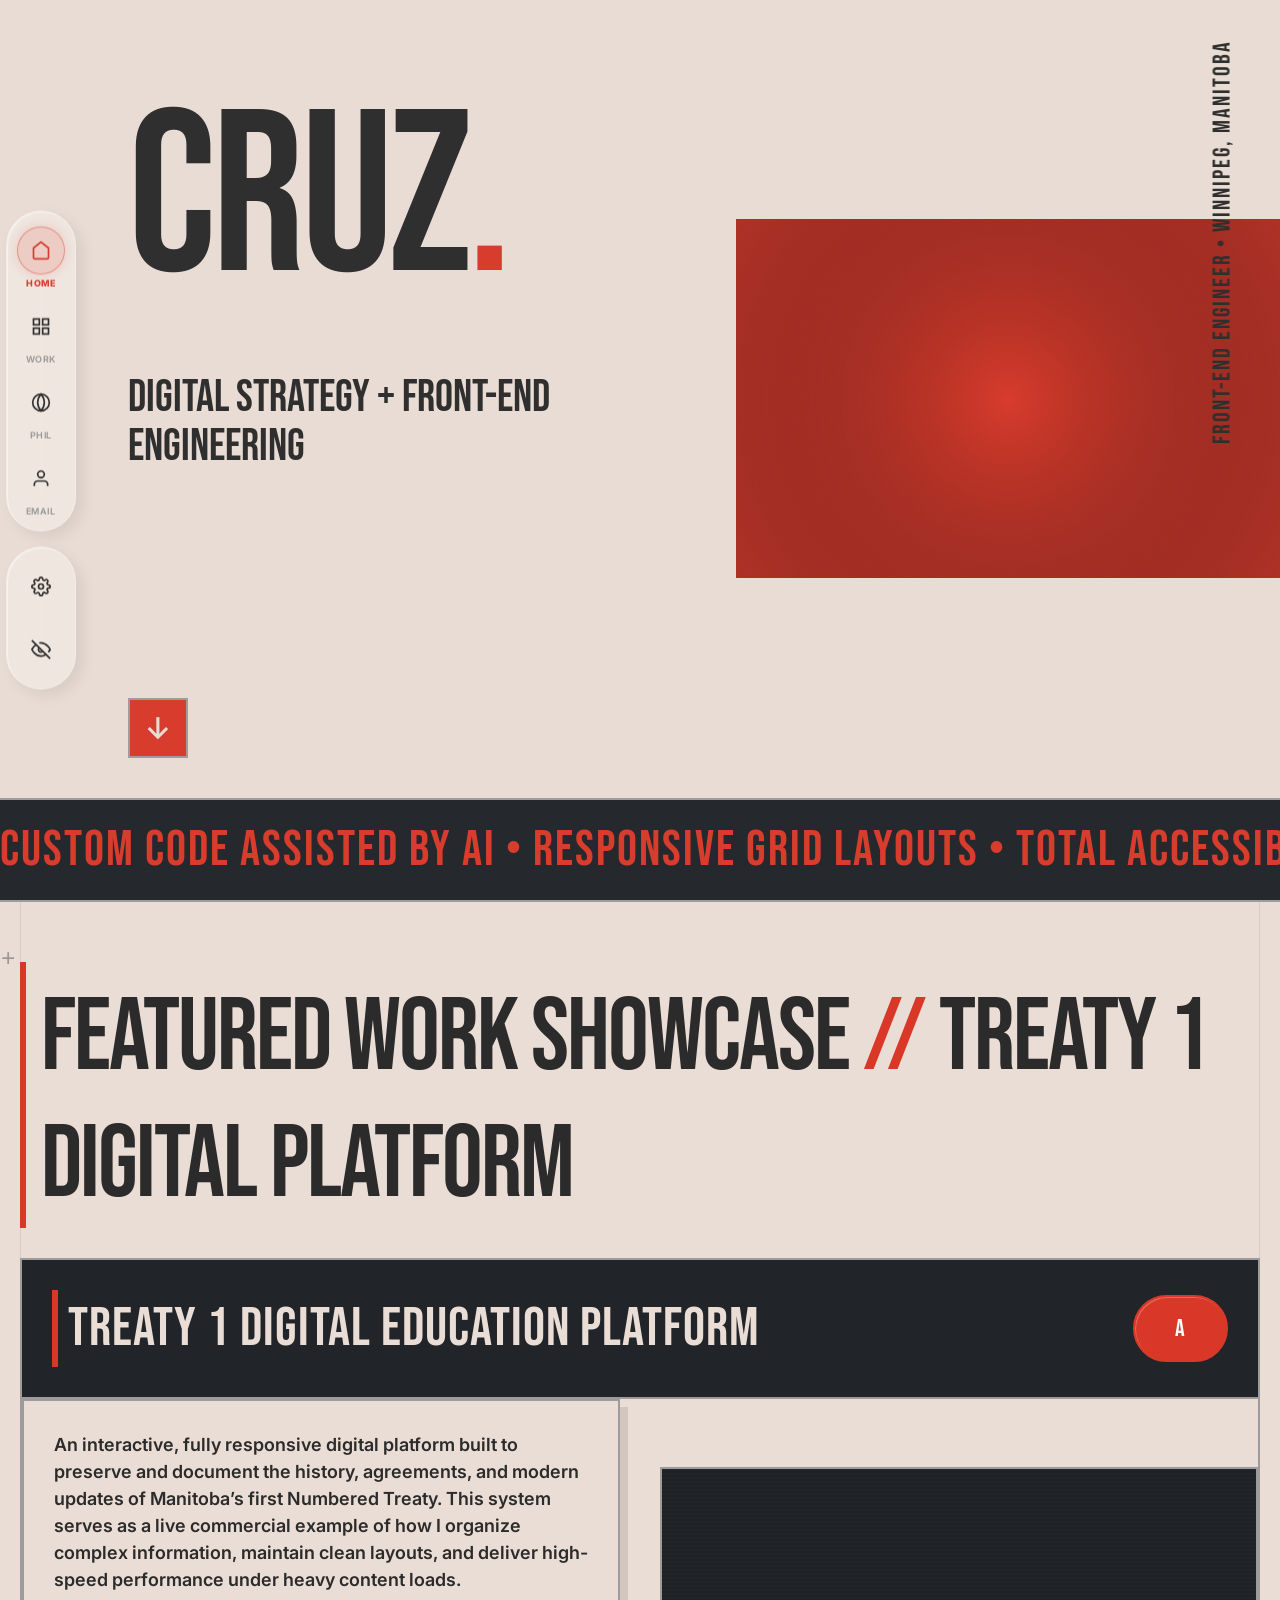
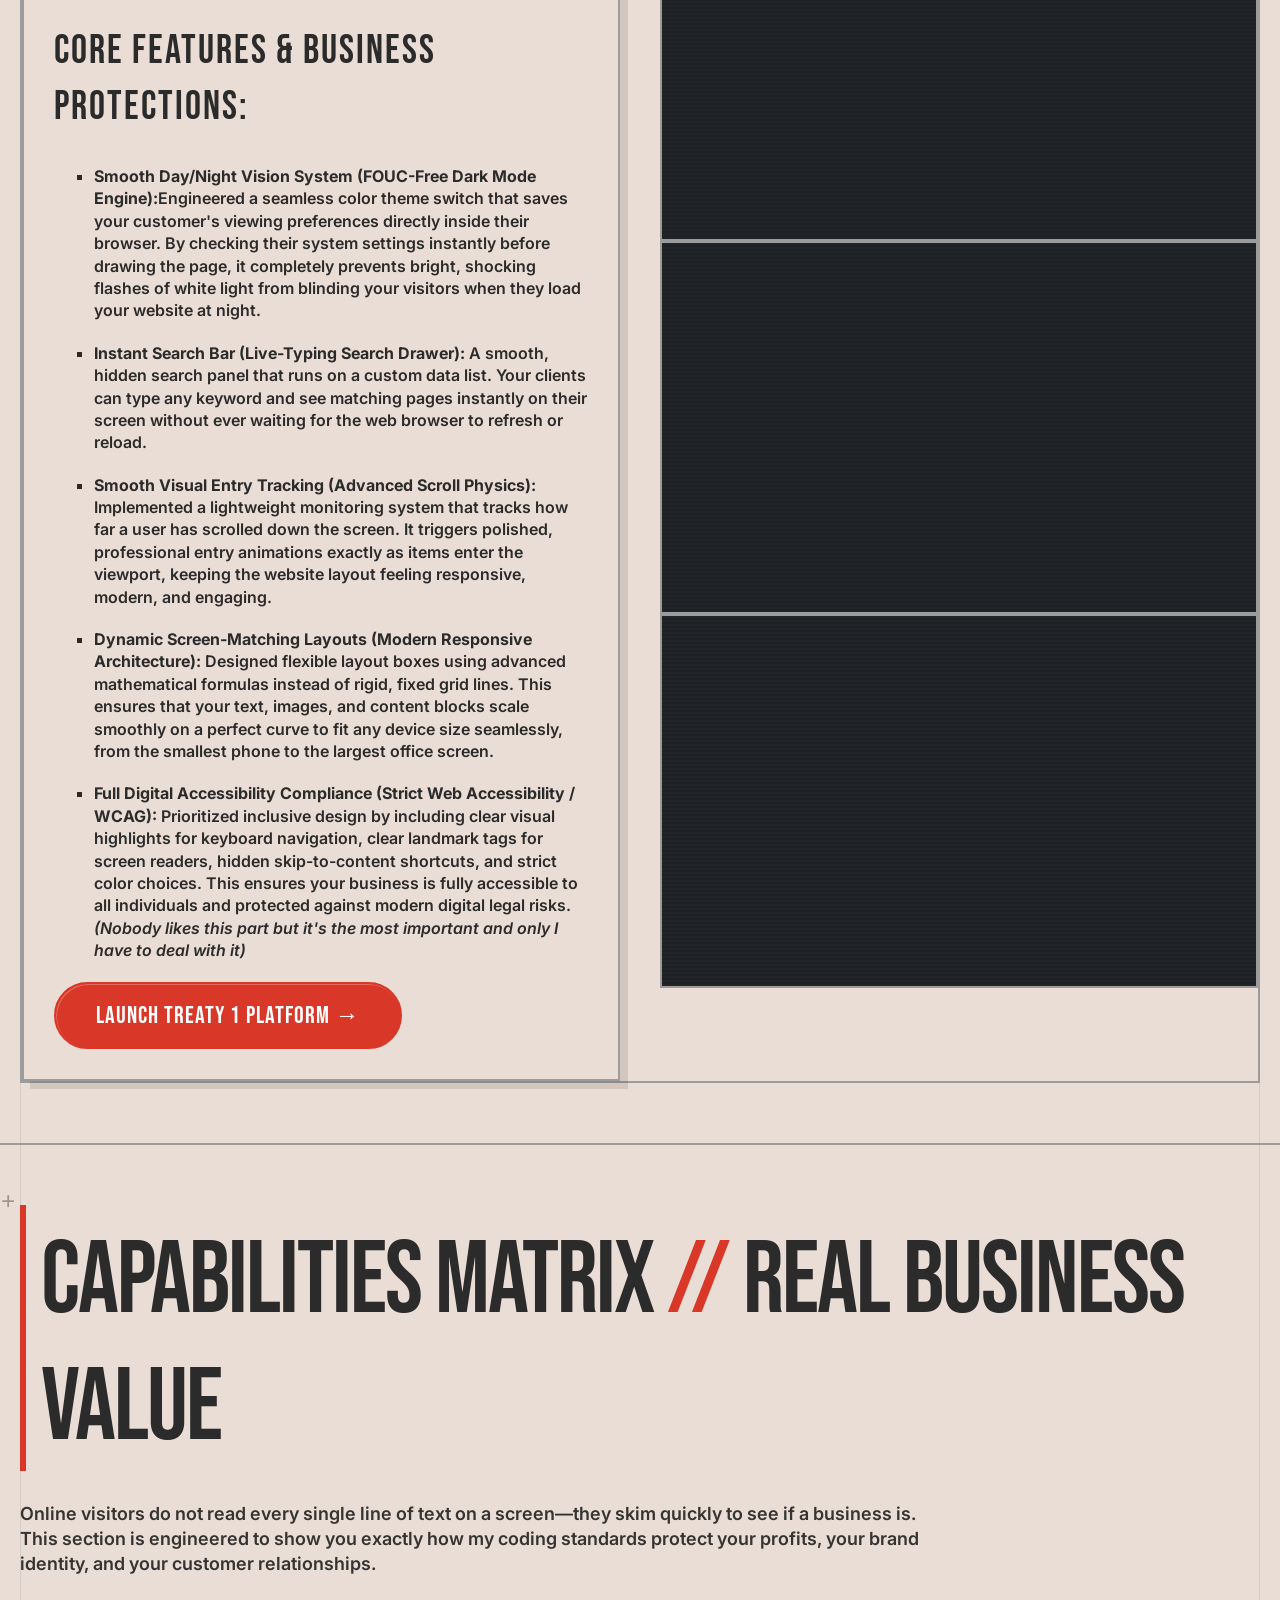
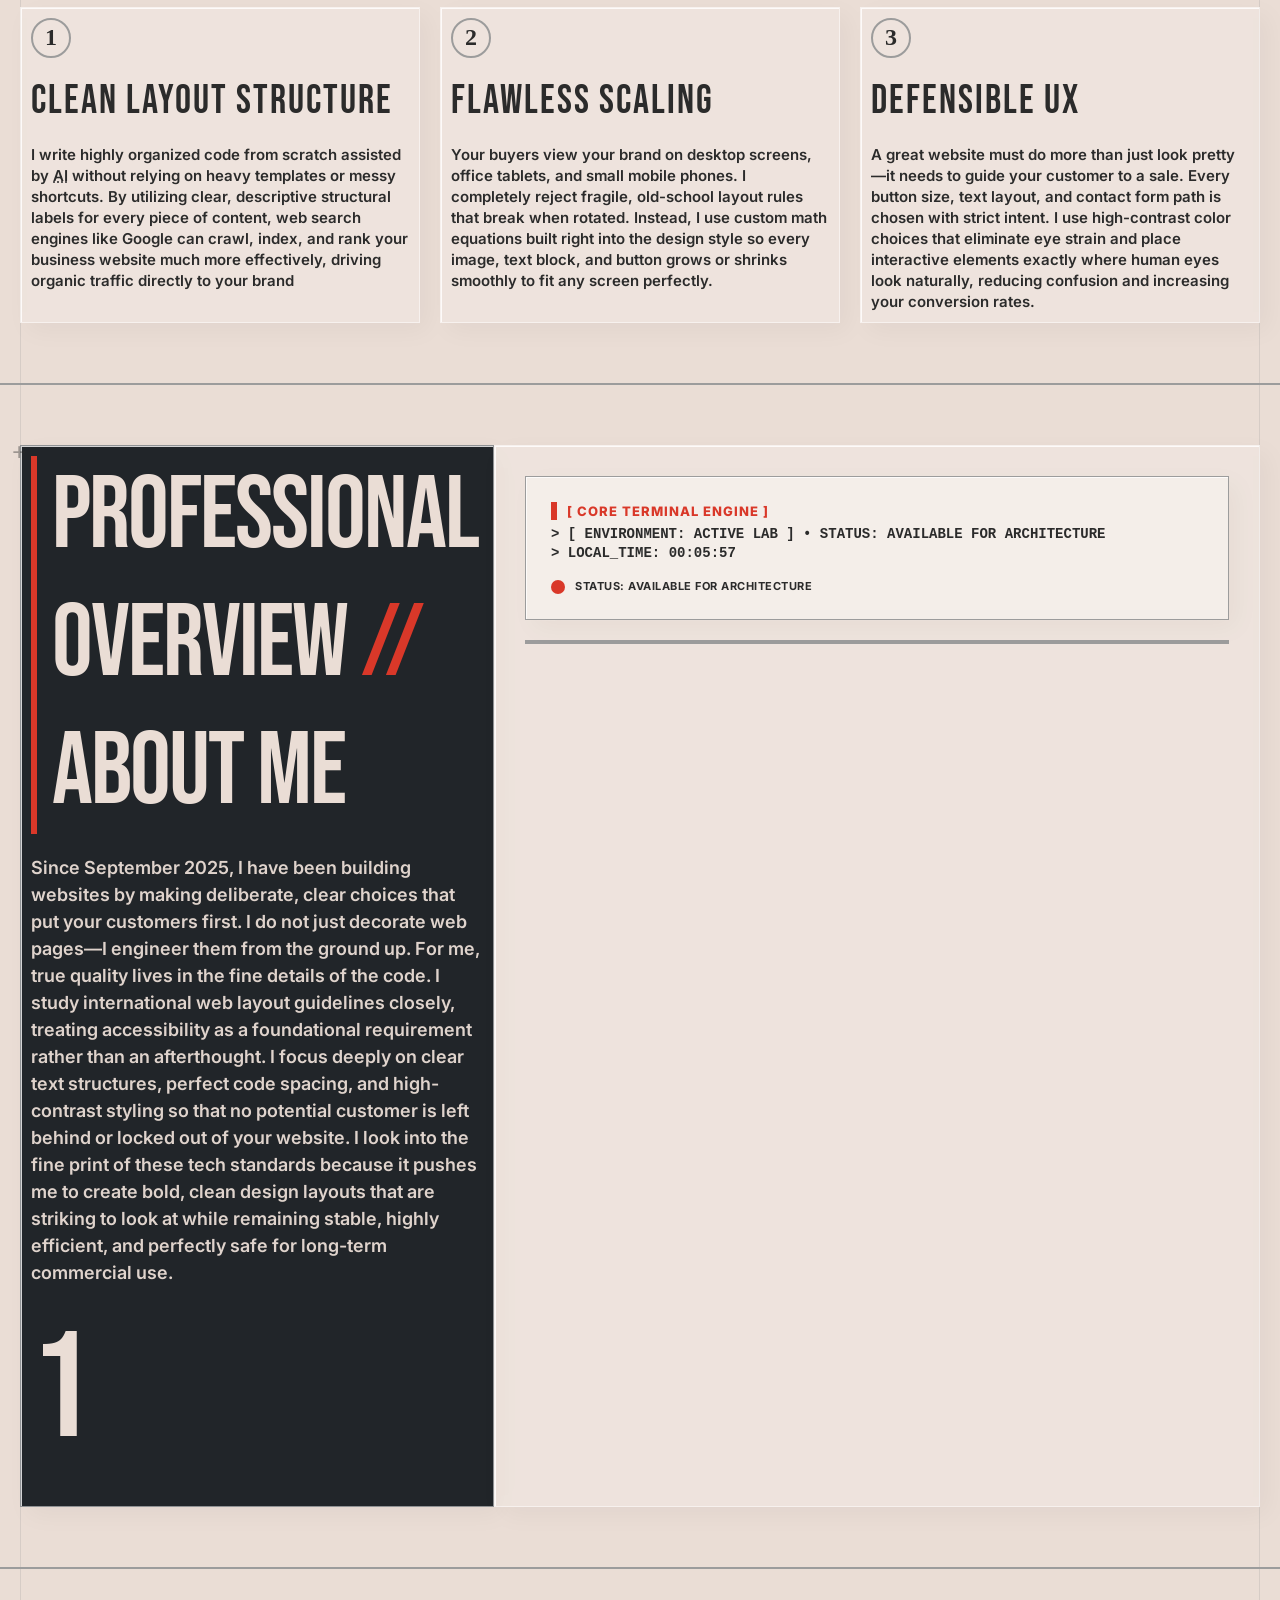
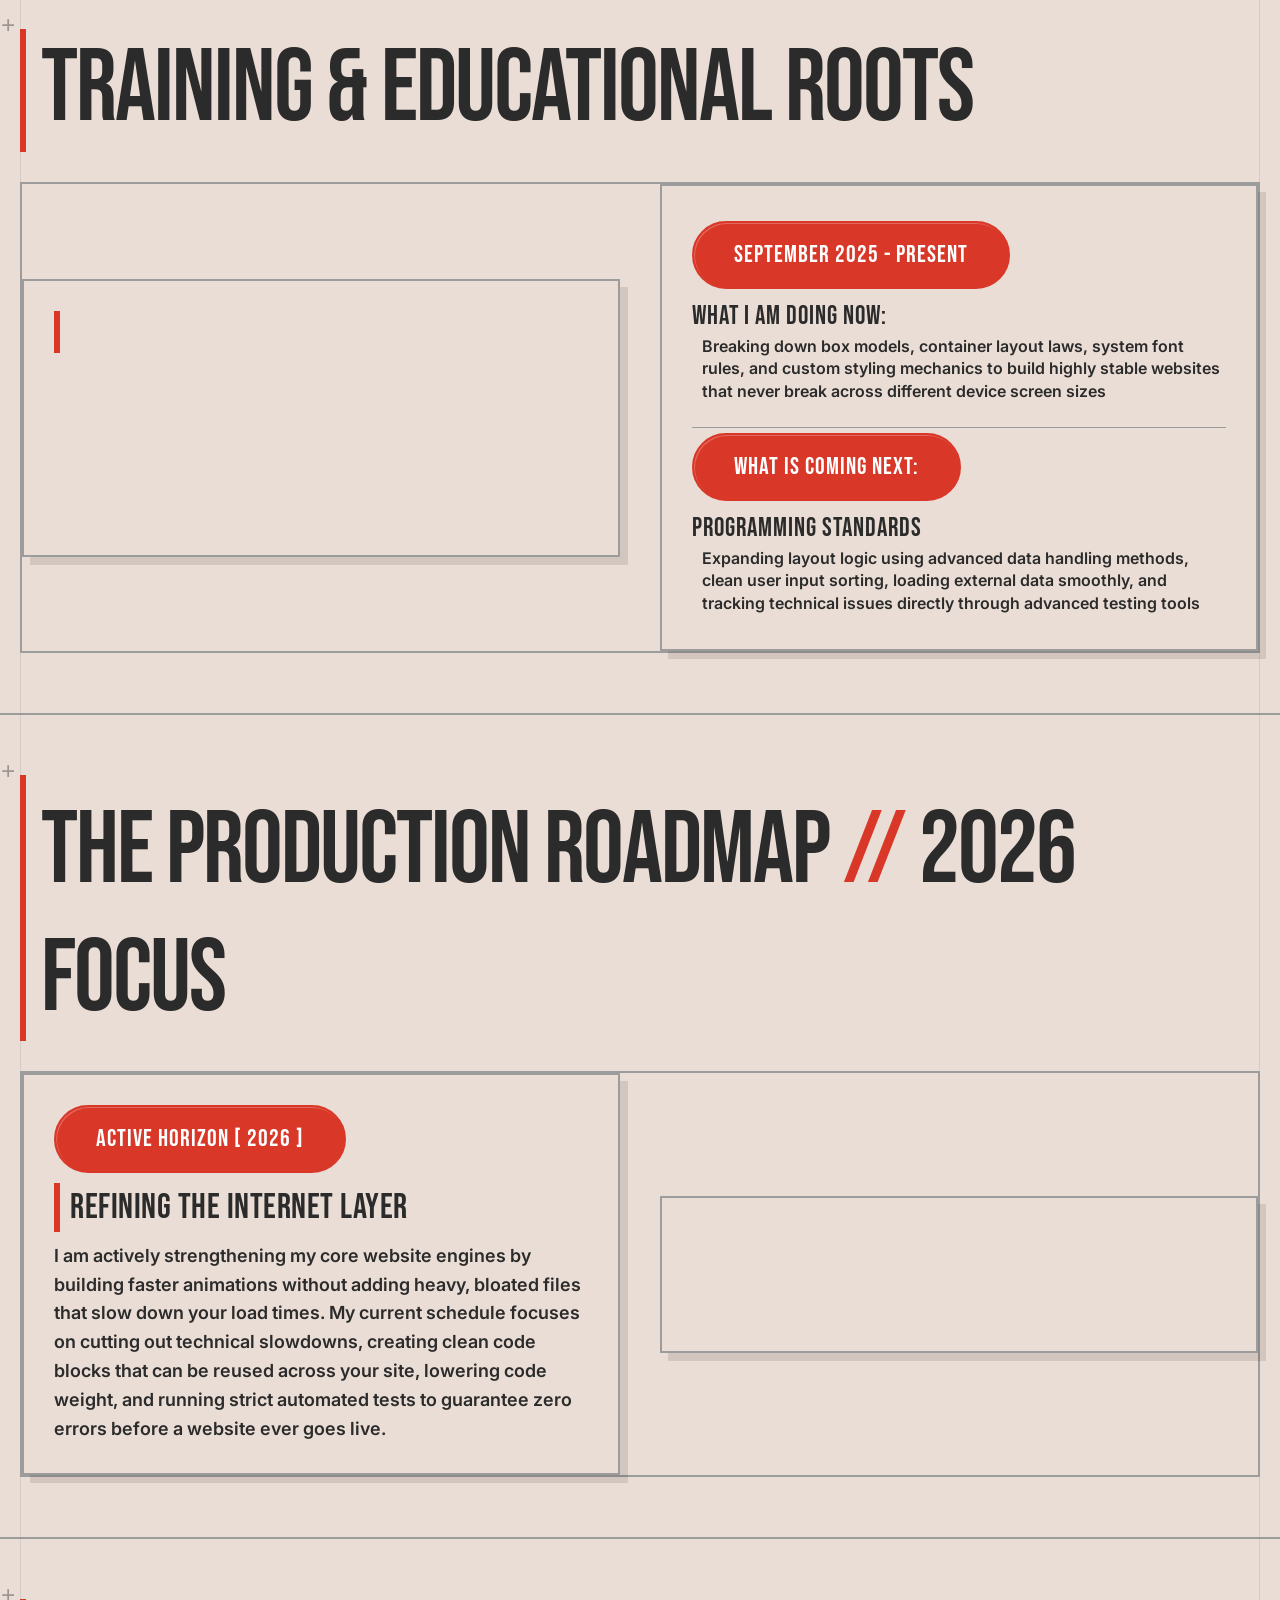
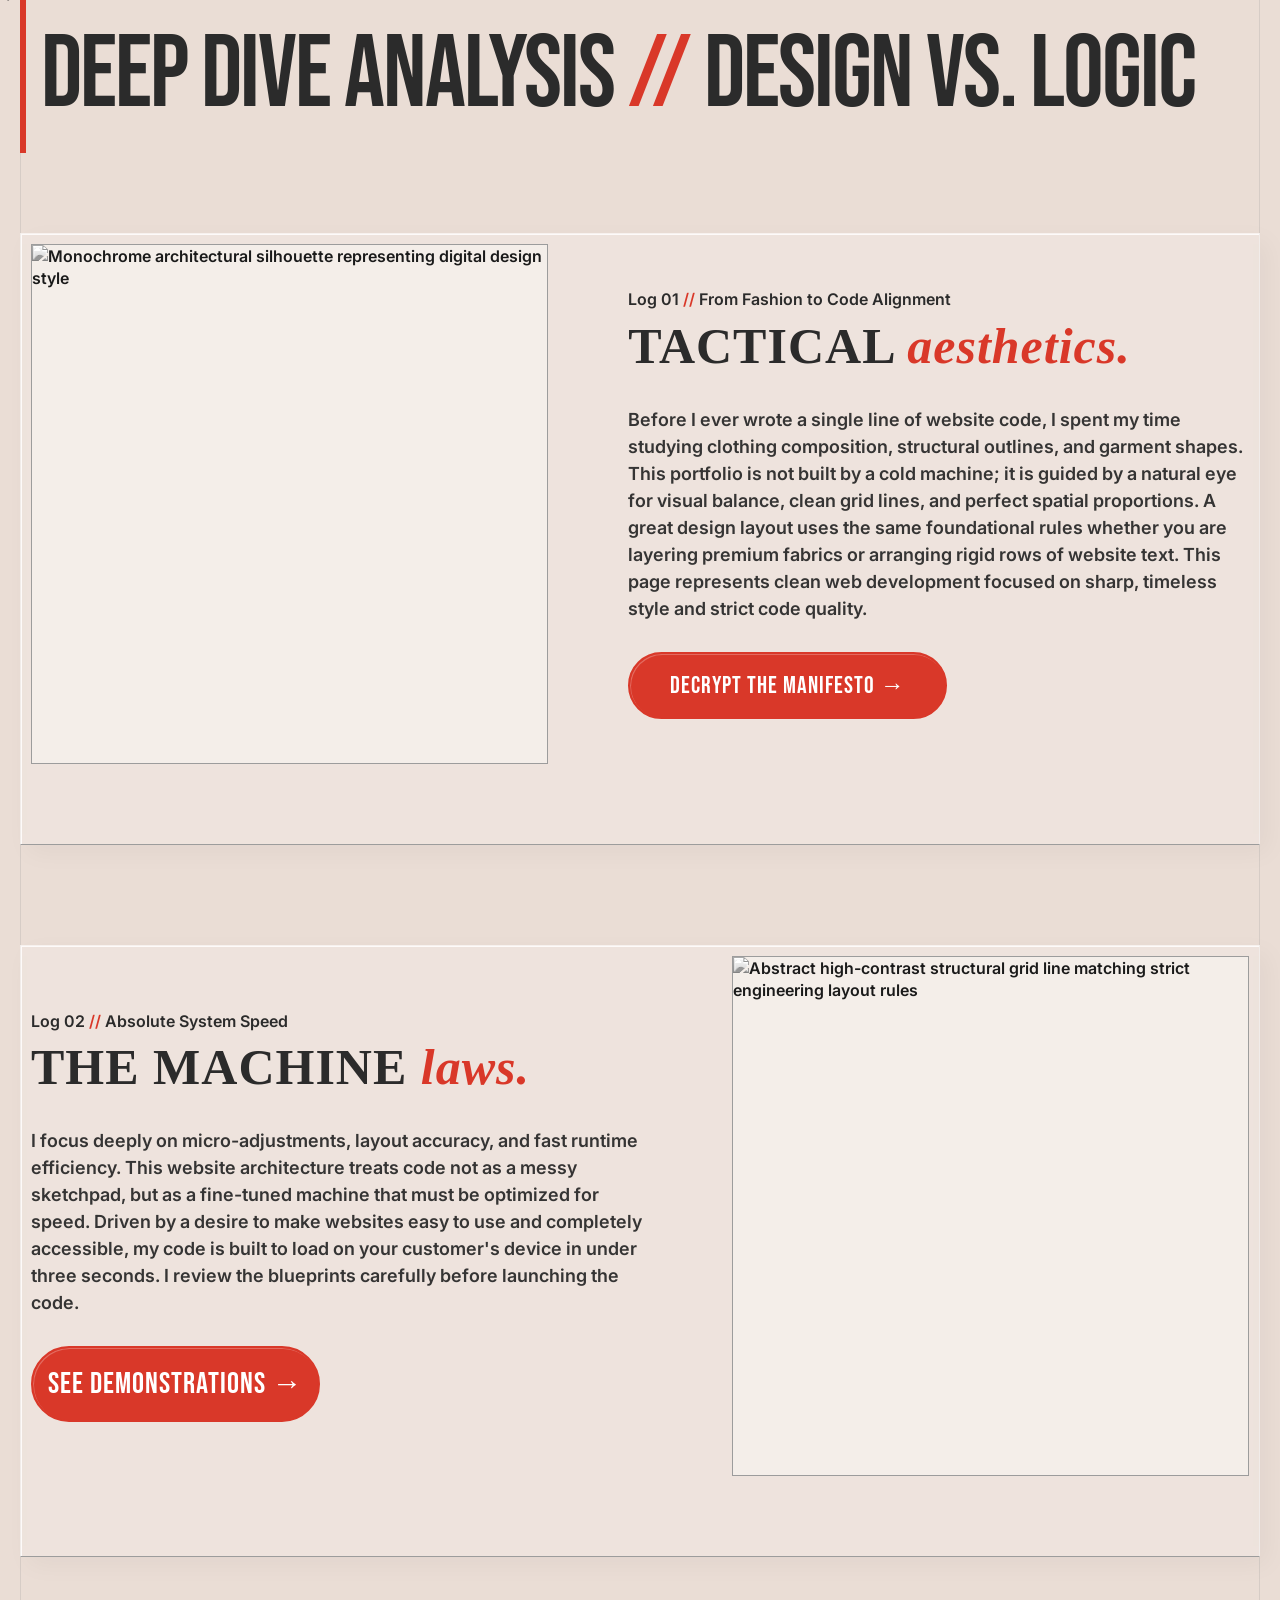
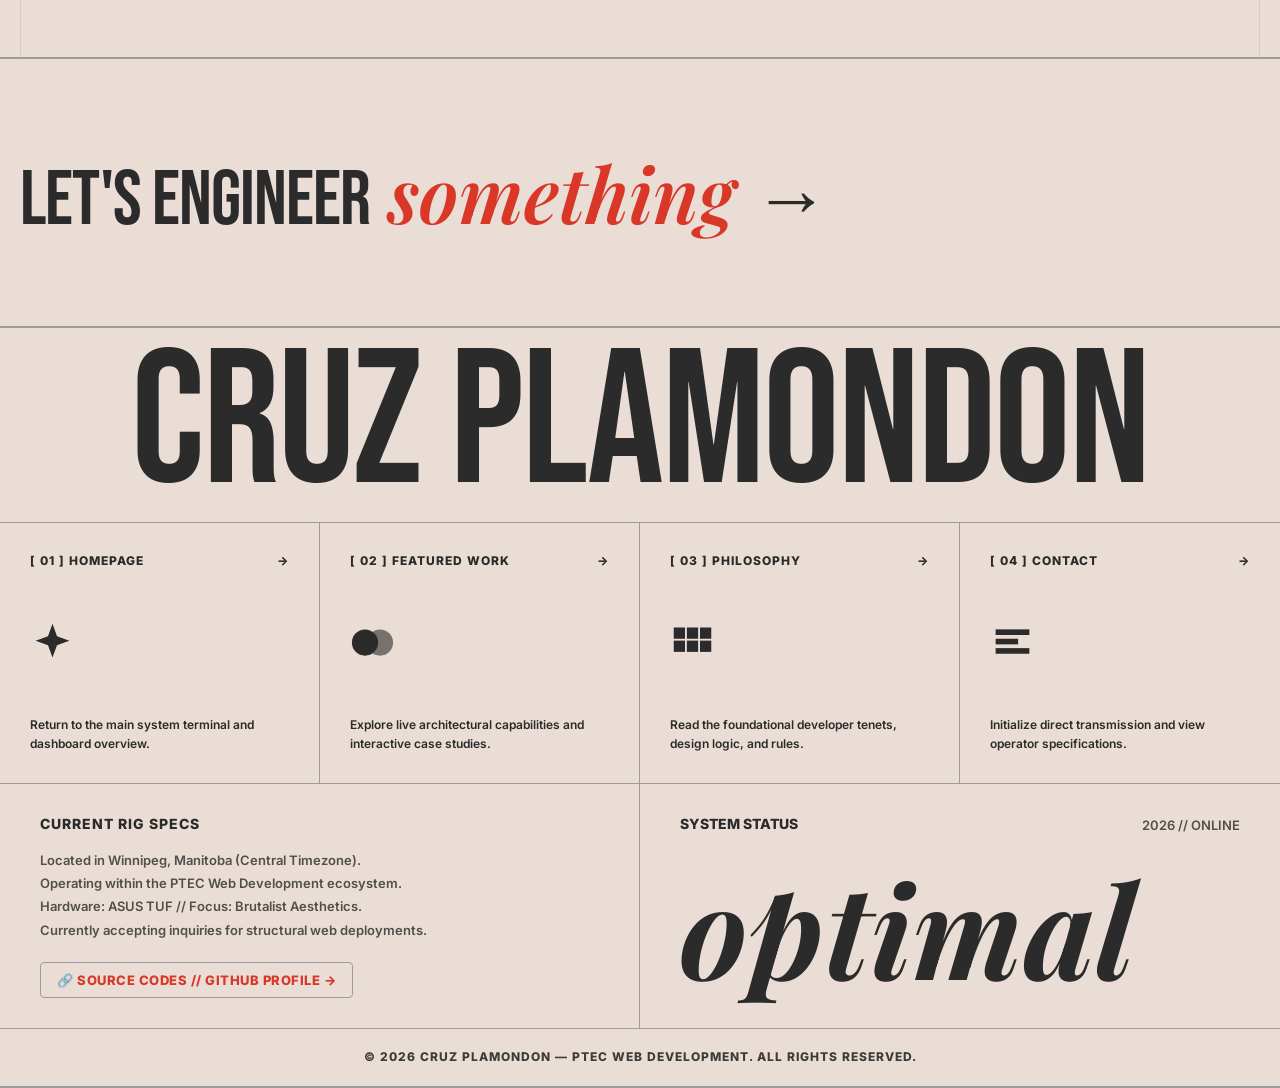
==== commit 8a224558: "Fix search drawer a11y, wire up print styles, add SEO baseline + 404 page - Drive drawer aria-hidden" ====
--- a/index.html
+++ b/index.html
@@ -4,6 +4,11 @@
     <meta charset="UTF-8" />
     <meta name="viewport" content="width=device-width, initial-scale=1.0" />
     <title>Cruz Plamondon | Portfolio</title>
+    <meta
+      name="description"
+      content="Cruz Plamondon is a Winnipeg-based front-end engineer building fast, accessible, custom-coded websites for small businesses." />
+    <link rel="canonical" href="https://cruz-in.github.io/portfolio-website/" />
+    <link rel="icon" type="image/svg+xml" href="favicon.svg" />
 
     <link rel="preconnect" href="https://fonts.googleapis.com" />
     <link rel="preconnect" href="https://fonts.gstatic.com" crossorigin />
@@ -441,7 +446,12 @@
     </nav>
 
     <div class="drawer-overlay" aria-hidden="true"></div>
-    <section class="drawer-panel" aria-hidden="true">
+    <section
+      class="drawer-panel"
+      aria-hidden="true"
+      role="dialog"
+      aria-modal="true"
+      aria-label="Search">
       <div class="drawer-header">
         <form class="drawer-form">
           <label for="drawer-search-input" class="sr-only">Search</label>
@@ -996,7 +1006,7 @@
           <p class="swiss-text-body">
             Located in Winnipeg, Manitoba (Central Timezone).<br />
             Operating within the PTEC Web Development ecosystem.<br />
-            Hardware: ASUS TUF Framework // Focus: Brutalist Aesthetics.<br />
+            Hardware: ASUS TUF // Focus: Brutalist Aesthetics.<br />
             Currently accepting inquiries for structural web deployments.
           </p>
 
--- a/stylesheets/main.css
+++ b/stylesheets/main.css
@@ -96,9 +96,9 @@
   font-size: 62.5%; /* Sets 1rem = 10px. This makes math way easier! */
   letter-spacing: normal;
   scroll-behavior: smooth;
-  overflow-x: hidden !important; /* The Ultimate Failsafe: Prevents horizontal scrolling */
-  width: 100% !important;
-  max-width: 100vw !important;
+  overflow-x: hidden; /* Backstop only; root cause was 100vw elements below the scrollbar-inclusive viewport width */
+  width: 100%;
+  max-width: 100vw;
   font-weight: 600;
 }
 
@@ -107,9 +107,10 @@
   background-color: var(--bg-primary);
   color: var(--text-primary);
   font-size: 1.6rem;
-  overflow-x: hidden !important;
-  width: 100% !important;
-  max-width: 100vw !important;
+  font-synthesis: none; /* Bebas Neue only ships weight 400; stops the browser faux-bolding it at weight 800 */
+  overflow-x: hidden;
+  width: 100%;
+  max-width: 100vw;
   transition:
     background-color 0.3s ease,
     color 0.3s ease,
@@ -150,7 +151,7 @@
   position: fixed;
   top: 0;
   left: 0;
-  width: 100vw;
+  width: 100%;
   height: 100vh;
   background-image: radial-gradient(var(--border-color) 1px, transparent 1px);
   background-size: 24px 24px;
@@ -165,7 +166,7 @@
   position: fixed;
   top: 0;
   left: 0;
-  width: 100vw;
+  width: 100%;
   height: 100vh;
   background-image: url('data:image/svg+xml,%3Csvg viewBox="0 0 200 200" xmlns="http://www.w3.org/2000/svg"%3E%3Cfilter id="noiseFilter"%3E%3CfeTurbulence type="fractalNoise" baseFrequency="90" numOctaves="3" stitchTiles="stitch"/%3E%3C/filter%3E%3Crect width="100%25" height="100%25" filter="url(%23noiseFilter)" opacity="0.06"/%3E%3C/svg%3E');
   pointer-events: none;
@@ -980,7 +981,7 @@
   position: fixed;
   top: 0;
   left: 0;
-  width: 100vw;
+  width: 100%;
   height: 100vh;
   background-color: var(--bg-inverse);
   color: var(--text-inverse);
@@ -1178,6 +1179,7 @@
   z-index: 2;
   width: 75%;
   max-height: 85vh;
+  aspect-ratio: 3 / 4;
   object-fit: cover;
   transform: translate3d(0, 80px, 0);
   opacity: 0;
@@ -1756,7 +1758,7 @@
 .marquee-container {
   display: flex;
   overflow: hidden;
-  width: 100vw;
+  width: 100%;
   padding: 1.5rem 0;
   background-color: var(--bg-inverse);
   color: var(--accent-color) !important;
@@ -1852,7 +1854,7 @@
   border-top: var(--border-thick);
   border-bottom: var(--border-thick);
   color: var(--text-primary);
-  width: 100vw;
+  width: 100%;
   max-width: 100%;
 }
 
@@ -2436,6 +2438,9 @@
 
 /* Reduced Motion Accessibility */
 @media (prefers-reduced-motion: reduce) {
+  html {
+    scroll-behavior: auto !important;
+  }
   *,
   *::before,
   *::after {
@@ -2764,6 +2769,7 @@
 .project-image-frame {
   width: 100%;
   max-width: 100%;
+  aspect-ratio: 16 / 10;
   height: auto;
   min-height: auto;
   background-color: var(--bg-inverse);
@@ -2836,5 +2842,50 @@
 }
 
 /* =====================================================================
+   17. PRINT STYLESHEET
+   Strips the digital interface (nav, canvases, overlays, dot-grid) down
+   to a plain monochrome document for the "LAUNCH PRINTER STYLESHEET
+   PROFILE" demo on work.html.
+   ===================================================================== */
+@media print {
+  * {
+    color: #000 !important;
+    background: #fff !important;
+    box-shadow: none !important;
+    text-shadow: none !important;
+  }
+
+  body::after {
+    display: none !important;
+  }
+
+  .nav-glass-pill,
+  .drawer-overlay,
+  .drawer-panel,
+  .intro-screen,
+  .marquee-container,
+  .back-to-top,
+  .skip-link,
+  .text-vertical-badge,
+  canvas,
+  audio,
+  .interactive-button-action,
+  button {
+    display: none !important;
+  }
+
+  a {
+    color: #000 !important;
+    text-decoration: underline !important;
+  }
+
+  main,
+  body {
+    width: 100% !important;
+    overflow: visible !important;
+  }
+}
+
+/* =====================================================================
    END OF MASTER STYLESHEET
 ===================================================================== */
